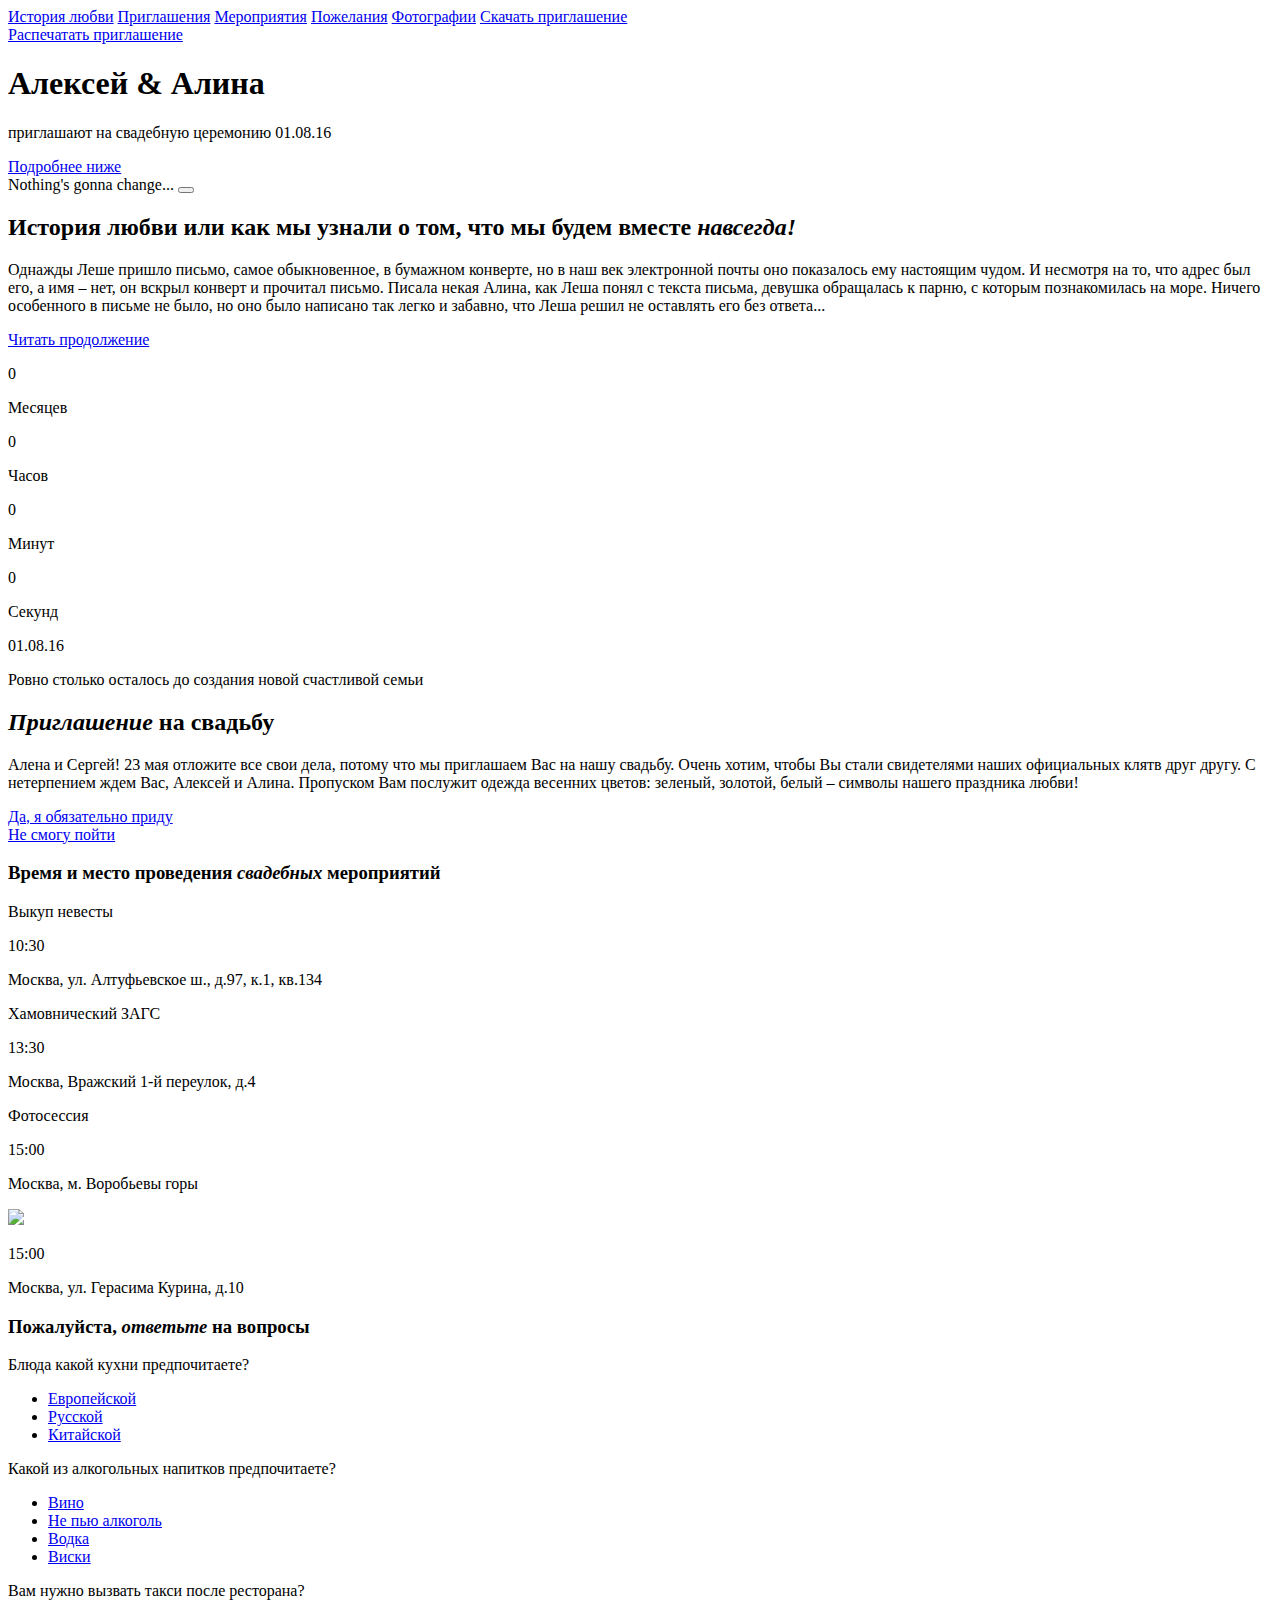
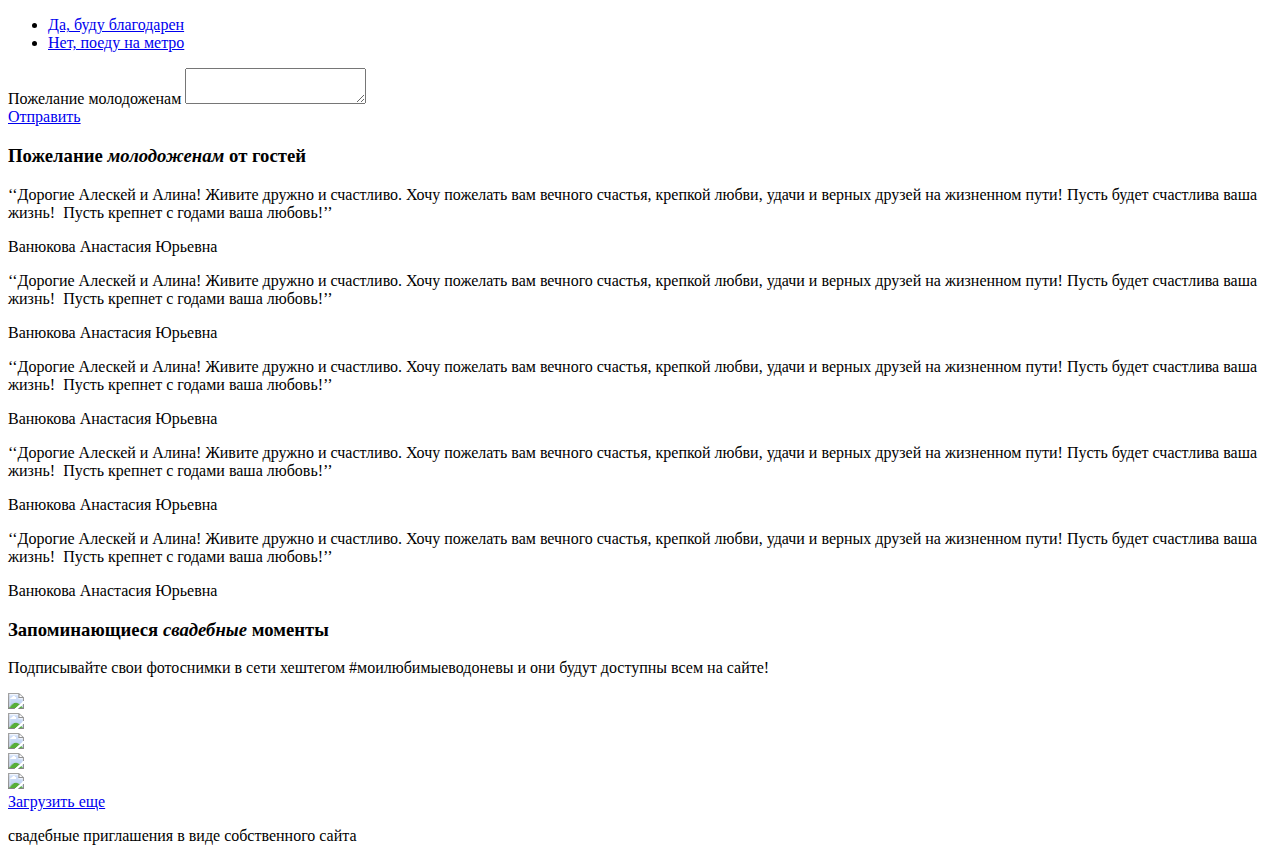
==== index.html @ 8910cce7 "адаптивная верстка" ====
<!DOCTYPE html>
<html lang="ru">
  <head>
    <meta charset="UTF-8">
    <meta name="viewport" content="width=device-width, initial-scale=1">
    <link rel="stylesheet" href="css/style.css">
    <link rel="stylesheet" href="https://use.fontawesome.com/releases/v5.0.10/css/all.css" integrity="sha384-+d0P83n9kaQMCwj8F4RJB66tzIwOKmrdb46+porD/OvrJ+37WqIM7UoBtwHO6Nlg" crossorigin="anonymous">
    <link rel="stylesheet" type="text/css" href="css/slick.css"/>
    <title>Алексей & Алина</title>
  </head> 
  <body>
  	<header class="back-home">
  		<div class="mobile__toggle"><a href="#" id="menu_toggle"><i class="fa fa-bars"></i></a></div>
  		<div class="top">

  			<div class="head">
  			  	
  			  
	  			<nav>
  			  		<a href="#" class="mobile_close_menu visible-small"><i class="fa fa-times" aria-hidden="true"></i></a>
 	   				<a href="#">История любви</a>
	  				<a href="#">Приглашения</a>
	  				<a href="#">Мероприятия</a>
	  				<a href="#">Пожелания</a>
	  				<a href="#">Фотографии</a> 	 			  		
  			  		<a class="button-print visible-small" href="#">Скачать приглашение</a>
			  		
	 
	  			</nav>	  			  	
  			</div>

  			<div class="invite hidden-small">
  			  	<a class="button-print" href="#">Распечатать приглашение</a>
  			  	
  			</div>
  			</div>
  			<div class="main">	
	  		    <h1 class="names">Алексей & Алина</h1>
	  			<p>приглашают на свадебную церемонию 01.08.16</p> 	
	  		</div>	
	
  		</div>
  		<div class="cont hidden-small">
  			<div class="link">
				    <a href="#" class="icon-arrow">Подробнее ниже</a>
  			</div>
  			<div class="song">
  				<div class="mediaplayer">
  					<audio src="http://ol5.mp3party.net/online/8432/8432405.mp3"></audio>
  					<span>Nothing's gonna change...</span>			
  					<button class="playstate">

						<i class="fa fa-play"></i>
						<i class="fa fa-pause"></i>
					</button>
				</div>
  			
  			</div>
	  	</div>	
  	</header>
  	<section>
	  		<div class="">
	  			<div class="story">
		            <h2>
		            История любви или как мы узнали о том, что мы будем вместе <em>навсегда!</em>
		            </h2>
		            <div class="gradient"><p>
		            Однажды Леше пришло письмо, самое обыкновенное, в бумажном конверте, но в наш век электронной почты оно показалось ему настоящим чудом. И несмотря на то, что адрес был его, а имя – нет, он вскрыл конверт и прочитал письмо. Писала некая Алина, как Леша понял с текста письма, девушка обращалась к парню, с которым познакомилась на море. Ничего особенного в письме не было, но оно было написано так легко и забавно, что Леша решил не оставлять его без ответа...
		            </p></div>
		            <a class="button" href="#">Читать продолжение</a>
	            </div>
	        </div>  
  	</section>
  	<section>
  		<div class="back  ">

				<div class="countdown countdown-container container hidden-small" data-end="1525122000000">
				    <div class="clock row">
				        <div class="round clock-item clock-days countdown-time-value col-sm-6 col-md-3">
				            <div class="wrap">
				                <div class="inner">
				                    <div id="canvas-days" class="clock-canvas"></div>

				                    <div class="text">
				                        <p class="val names">0</p>
				                        <p class="type-days type-time">Месяцев</p>
				                    </div><!-- /.text -->

				                    <div class="border"></div>
				                </div><!-- /.inner -->
				            </div><!-- /.wrap -->
				        </div><!-- /.clock-item -->

				        <div class="round clock-item clock-hours countdown-time-value col-sm-6 col-md-3">
				            <div class="wrap">
				                <div class="inner">
				                    <div id="canvas-hours" class="clock-canvas"></div>

				                    <div class="text">
				                        <p class="val names">0</p>
				                        <p class="type-hours type-time">Часов</p>
				                    </div>

				                    <div class="border"></div>
				                    <!-- /.text -->
				                </div><!-- /.inner -->
				            </div><!-- /.wrap -->
				        </div><!-- /.clock-item -->

				        <div class="round clock-item clock-minutes countdown-time-value col-sm-6 col-md-3">
				            <div class="wrap">
				                <div class="inner">
				                    <div id="canvas-minutes" class="clock-canvas"></div>

				                    <div class="text">
				                        <p class="val names">0</p>
				                        <p class="type-minutes type-time">Минут</p>
				                    </div><!-- /.text -->

				                    <div class="border"></div>
				                </div><!-- /.inner -->
				            </div><!-- /.wrap -->
				        </div><!-- /.clock-item -->

				        <div class="round clock-item clock-seconds countdown-time-value col-sm-6 col-md-3">
				            <div class="wrap">
				                <div class="inner">
				                    <div id="canvas-seconds" class="clock-canvas"></div>

				                    <div class="text">
				                        <p class="val names">0</p>
				                        <p class="type-seconds type-time">Секунд</p>
				                    </div><!-- /.text -->

				                    <div class="border"></div>
				                </div><!-- /.inner -->
				            </div><!-- /.wrap -->
				        </div><!-- /.clock-item -->
				    </div><!-- /.clock -->
				</div>
				<div class="visible-small date">
					01.08.16
				</div>
	  			<div class="time">
	  				<p>Ровно столько осталось до создания новой счастливой семьи</p>
	  			</div>
	  		
  		</div>
  	</section>
  	<section>
  		<div class="">
  			<div class="come">
	            <h2>
	            <em>Приглашение</em> на свадьбу
	            </h2>
	            <p>
	           	Алена и Сергей! 23 мая отложите все свои дела, потому что мы приглашаем Вас на нашу свадьбу. Очень хотим, чтобы Вы стали свидетелями наших официальных клятв друг другу. С нетерпением ждем Вас, Алексей и Алина.
                Пропуском Вам послужит одежда весенних цветов: зеленый, золотой, белый – символы нашего праздника любви!
	            </p>
	            <div class="margin"><a class="button" href="#">Да, я обязательно приду</a></div>
	            <div><a href="#" class="button-no">Не смогу пойти</a></div>
            </div>
        </div>  
  	</section>
  	<section class="place">
  		<div class="container">
  			<h3>Время и место проведения <em>свадебных</em> мероприятий</h3>
  			<div>
	  			<div class="placeleft">
	  				<p>Выкуп невесты</p>	
	  			</div>	
	  			<div class="adress">
	  				<p>10:30</p>
	  				<p>Москва, ул. Алтуфьевское ш., д.97, к.1, кв.134</p>
	  			</div>
	  		</div>

	  		<div>
	  			<div class="placeright">
	  				<p>Хамовнический ЗАГС</p>
	  			</div>

	  			<div class="adress">
	  				<p>13:30</p>
	  				<p>Москва, Вражский 1-й переулок, д.4</p>
	  			</div>
	  		</div>

	  		<div>
	  			<div class="placeleft">
	  				<p>Фотосессия</p>
	  		    </div>
	  		    <div class="adressbottom">
	  				<p>15:00</p>
	  				<p>Москва, м. Воробьевы горы</p>
	  			</div>
	  		</div>

	  		<div>
	  		    <div class="placeright">
	  				<img src="images/bottle.svg"></img>
	  		    </div>

	  			<div class="adressbottom"> 
	  				<p>15:00</p>
	  				<p>Москва, ул. Герасима Курина, д.10</p>
	  			</div>
	  		</div>
  		</div>
  	</section>
  	<section class="questions">
  		<div class="container">
  			<h3>Пожалуйста, <em>ответьте</em> на вопросы</h3>
  			<div class="colon">
	  			<div class="col1">
	  				<div>
	  					<label>Блюда какой кухни предпочитаете?</label>
	  					
	  					<div class="wrapper-dropdown">
	  						<div class="select" tabindex="0"></div>

							<ul class="dropdown">
	  							<li><a href="#">Европейской</a></li>
	  							<li><a href="#">Русской</a></li>
	  							<li><a href="#">Китайской</a></li>
	  						</ul>	  						
	  					</div>
	  					
	  				</div>
	  			</div>

	  			<div class="col1">
	  				<div>
	  					<label>Какой из алкогольных напитков предпочитаете?</label>
	  					<div class="wrapper-dropdown">
	  						<div class="select" tabindex="1"></div>

							<ul class="dropdown">
	  							<li><a href="#">Вино</a></li>
	  							<li><a href="#">Не пью алкоголь</a></li>
	  							<li><a href="#">Водка</a></li>
	  							<li><a href="#">Виски</a></li>
	  						</ul>	  						
	  					</div>
	  				</div>
	  			</div>
	  			<div class="col1">	
	  				<div>
	  					<label>Вам нужно вызвать такси после ресторана?</label>
	  					<div class="wrapper-dropdown">
	  						<div class="select" tabindex="0"></div>

							<ul class="dropdown">
	  							<li><a href="#">Да, буду благодарен</a></li>
	  							<li><a href="#">Нет, поеду на метро</a></li>
	  						</ul>	  						
	  					</div>
	  				</div>
	  			</div>	  			
	  			<div class="col2">
	  				<div>
	  					<label>Пожелание молодоженам</label>
	  					<textarea name="comment" required placeholder=""></textarea>
	  				</div>
	  			</div>
	  		</div>	
  			<a class="button" href="#">Отправить</a>
  		</div>
  	</section>
  	<section class="wishes">
  		<h3>Пожелание <em>молодоженам</em> от гостей</h3>
  		<div class="slider">
  			
  			<div class="box">
  				<p>‘‘Дорогие Алескей и Алина! Живите дружно и счастливо. Хочу пожелать вам вечного счастья, крепкой любви, удачи и верных друзей на жизненном пути! Пусть будет счастлива ваша жизнь!  Пусть крепнет с годами ваша любовь!’’</p>
  				<p>Ванюкова Анастасия Юрьевна</p>
  			</div>
  			<div class="box">
  				<p>‘‘Дорогие Алескей и Алина! Живите дружно и счастливо. Хочу пожелать вам вечного счастья, крепкой любви, удачи и верных друзей на жизненном пути! Пусть будет счастлива ваша жизнь!  Пусть крепнет с годами ваша любовь!’’</p>
  				<p>Ванюкова Анастасия Юрьевна</p>
  			</div>
  			<div class="box">
  				<p>‘‘Дорогие Алескей и Алина! Живите дружно и счастливо. Хочу пожелать вам вечного счастья, крепкой любви, удачи и верных друзей на жизненном пути! Пусть будет счастлива ваша жизнь!  Пусть крепнет с годами ваша любовь!’’</p>
  				<p>Ванюкова Анастасия Юрьевна</p>
  			</div>  		
   			<div class="box">
  				<p>‘‘Дорогие Алескей и Алина! Живите дружно и счастливо. Хочу пожелать вам вечного счастья, крепкой любви, удачи и верных друзей на жизненном пути! Пусть будет счастлива ваша жизнь!  Пусть крепнет с годами ваша любовь!’’</p>
  				<p>Ванюкова Анастасия Юрьевна</p>
  			</div>  
  			<div class="box">
  				<p>‘‘Дорогие Алескей и Алина! Живите дружно и счастливо. Хочу пожелать вам вечного счастья, крепкой любви, удачи и верных друзей на жизненном пути! Пусть будет счастлива ваша жизнь!  Пусть крепнет с годами ваша любовь!’’</p>
  				<p>Ванюкова Анастасия Юрьевна</p>
  			</div>    			 				
  		</div>
  	</section>
  	<section class="gallery">
  		<div class="container">
  			<h3>Запоминающиеся <em>свадебные</em> моменты</h3>
  			<p>Подписывайте свои фотоснимки в сети хештегом <span>#моилюбимыеводоневы</span> и они будут доступны всем на сайте!</p>
  			<div class="boxphoto">
  				<div class="photo-left hidden-small">
  					<a href="#">
  					    <img src="images/photo1.jpg"> 
  					    <div class="caption">
			  				<div></div>
  			            </div>
  					</a>    
  				</div>
  				<div class="photo-right">
  					<div class="photo-padding">
	  					<div class="photo-img">
	  						<a href="#">
	  					        <img src="images/photo2.jpg">
	  					        <div class="caption">
				  				     <div></div>
	  			                </div>
	  					    </a>
	  					</div>
	  					<div class="photo-img">
	  						<a href="#">
	  					        <img src="images/photo3.jpg">
	  					        <div class="caption">
				  				     <div></div>
	  			                </div>
	  					    </a>    
	  					</div>
	  					<div class="photo-img hidden-small">
	  						<a href="#">
	  					        <img src="images/photo4.jpg">
	  					        <div class="caption">
				  				     <div></div>
	  			                </div>
	                        </a>
	  					</div>
	  					<div class="photo-img hidden-small">
	  						<a href="#">
	  					         <img src="images/photo5.jpg">
	  					         <div class="caption">
				  				     <div></div>
	  			                </div>
	  					    </a>
	  					</div>
	  				</div>	
  				</div>
  			</div>
  			<a class="button-transparency" href="#">Загрузить еще</a>
  		</div>
  	</section>
  	<footer>
  		<div class="container">
  			<div class="footer">
	  			<div class="logo"></div> 
	  			<p>свадебные приглашения в виде собственного сайта</p>
  			</div>
  		</div>
  	</footer>
<script type="text/javascript" src="http://code.jquery.com/jquery-1.11.0.min.js"></script>
<script type="text/javascript" src="js/kinetic.js"></script>
<script type="text/javascript" src="js/jquery.final-countdown.js"></script>
<script type="text/javascript" src="js/slick.min.js"></script>
<script type="text/javascript" src="js/script.js"></script>

  </body>	
</html>
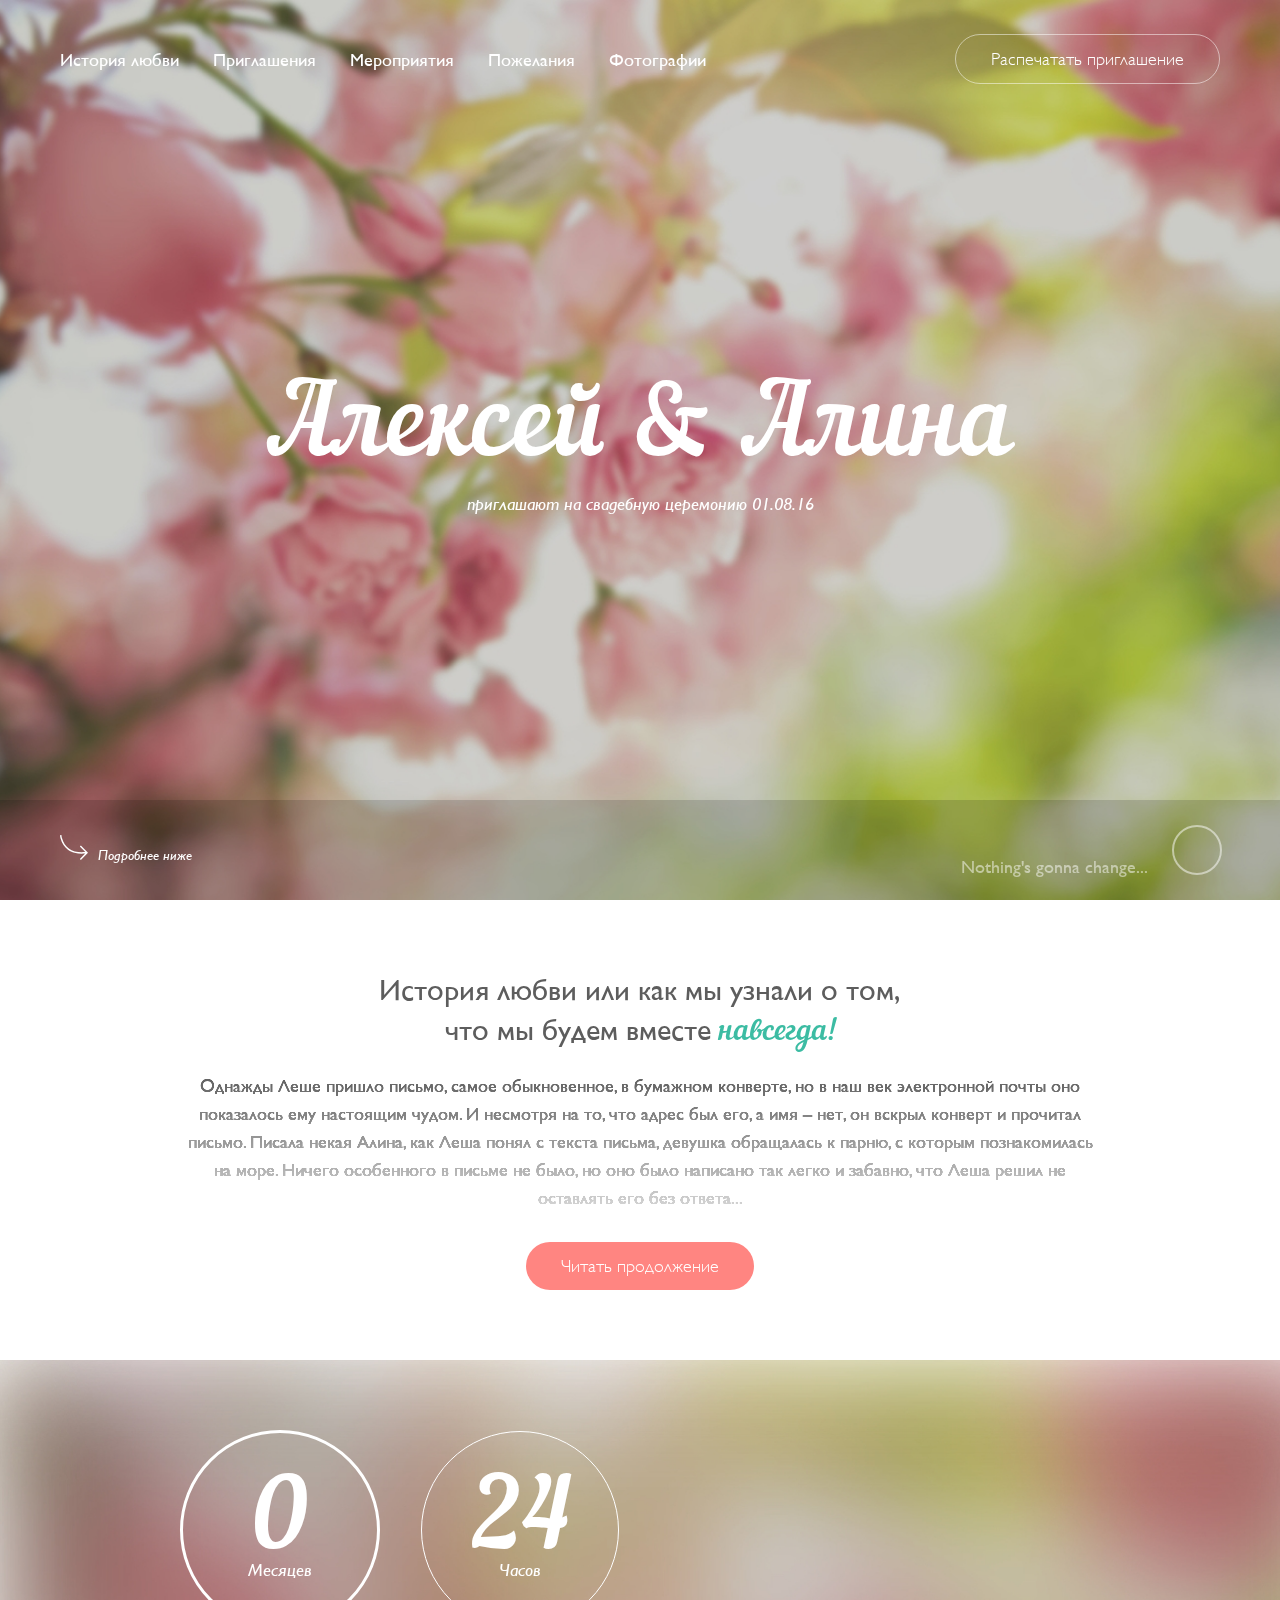
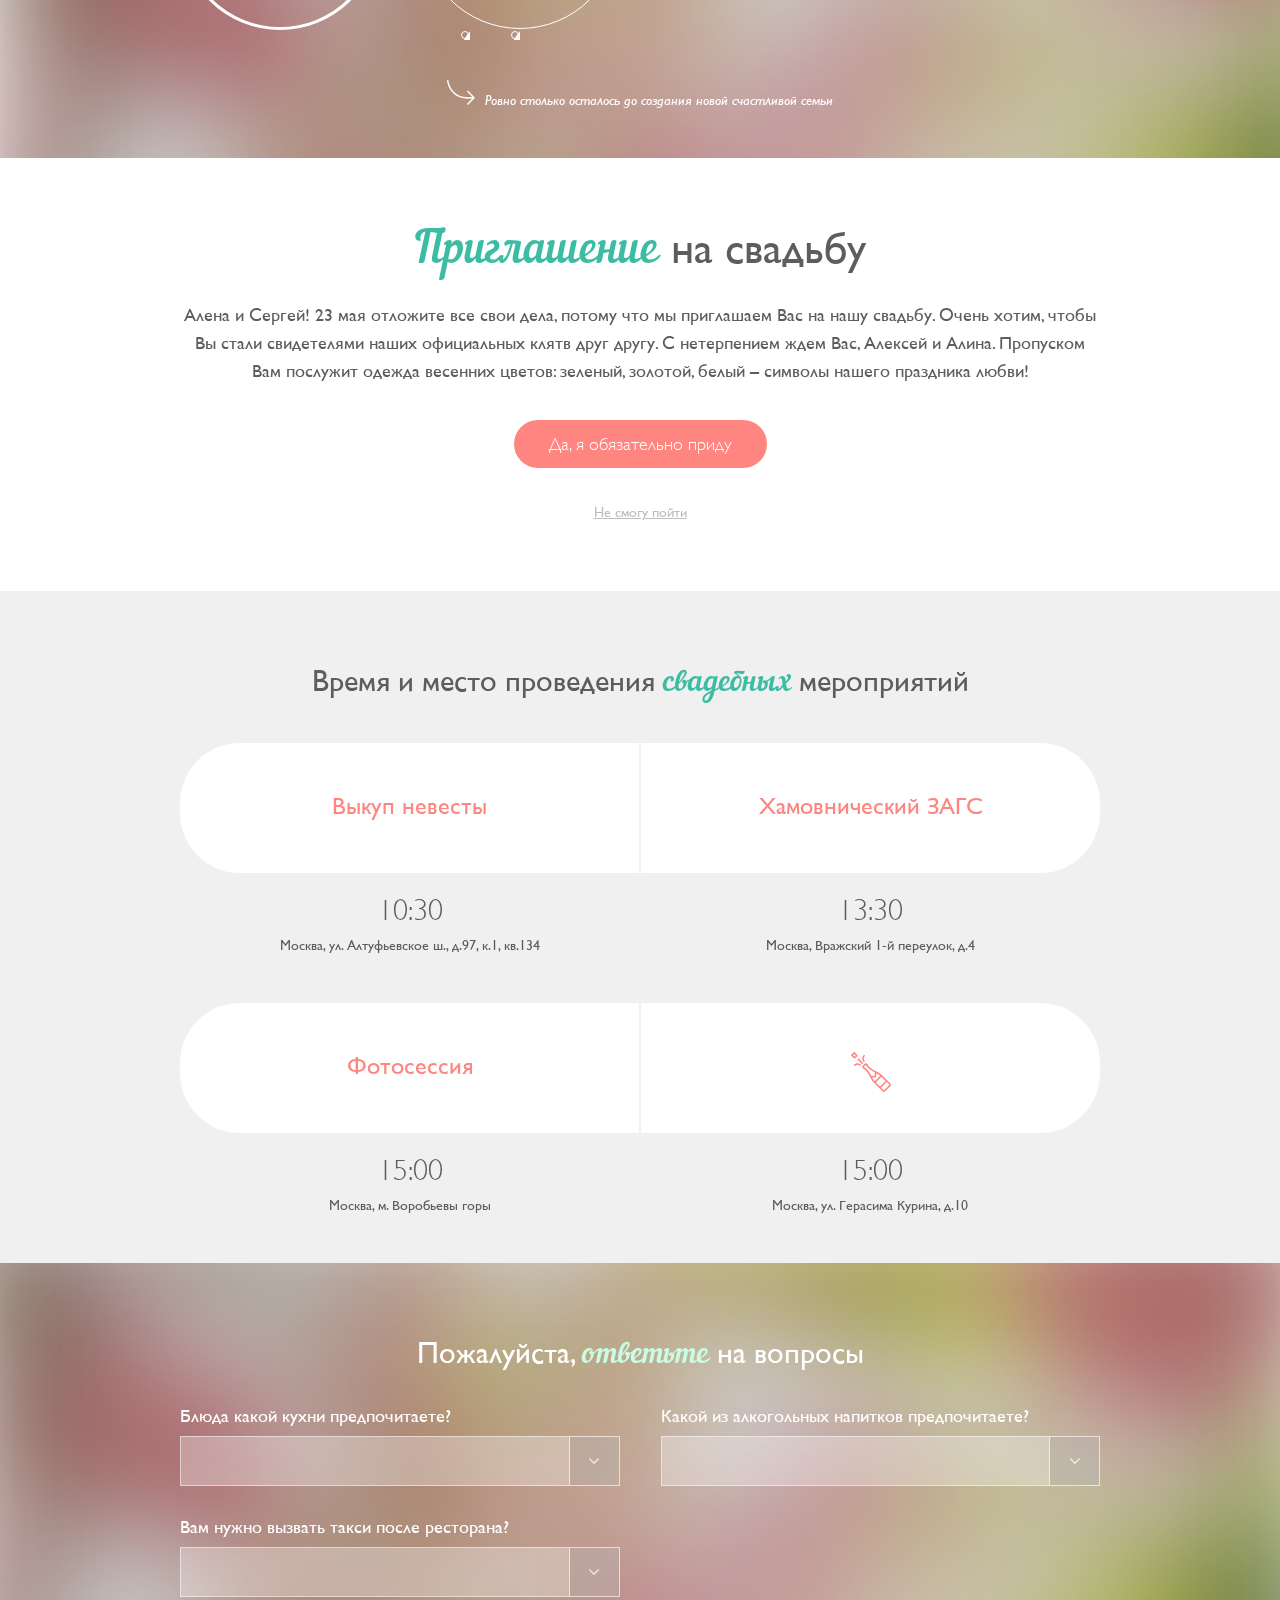
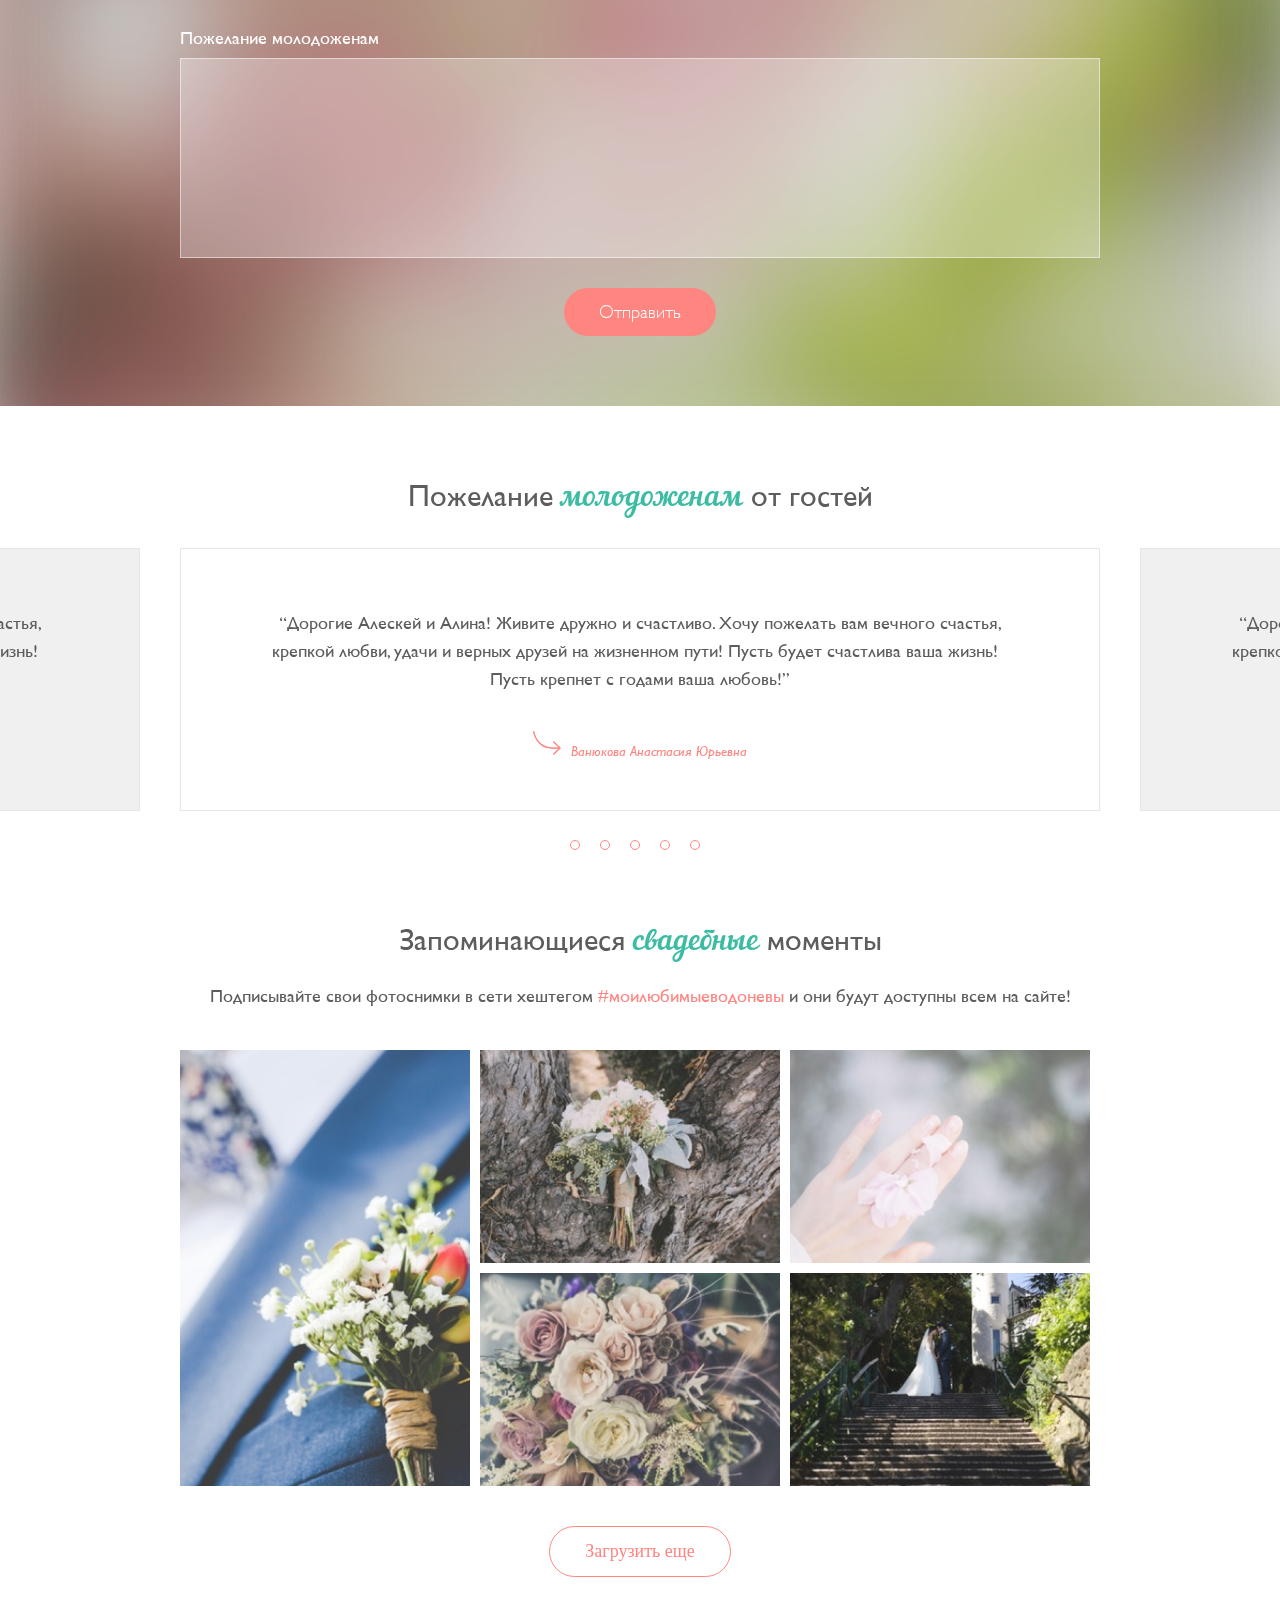
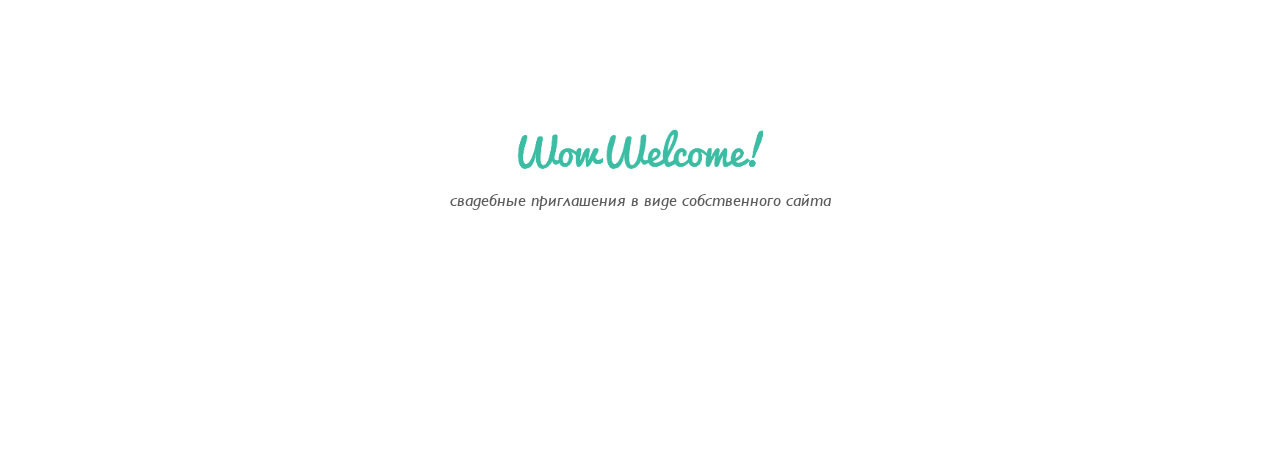
==== commit b77fe58b: "optimized" ====
--- a/index.html
+++ b/index.html
@@ -1,369 +1,350 @@
-<!DOCTYPE html>
-<html lang="ru">
-  <head>
-    <meta charset="UTF-8">
-    <meta name="viewport" content="width=device-width, initial-scale=1">
-    <link rel="stylesheet" href="css/style.css">
-    <link rel="stylesheet" href="https://use.fontawesome.com/releases/v5.0.10/css/all.css" integrity="sha384-+d0P83n9kaQMCwj8F4RJB66tzIwOKmrdb46+porD/OvrJ+37WqIM7UoBtwHO6Nlg" crossorigin="anonymous">
-    <link rel="stylesheet" type="text/css" href="css/slick.css"/>
-    <title>Алексей & Алина</title>
-  </head> 
-  <body>
-  	<header class="back-home">
-  		<div class="mobile__toggle"><a href="#" id="menu_toggle"><i class="fa fa-bars"></i></a></div>
-  		<div class="top">
-
-  			<div class="head">
-  			  	
-  			  
-	  			<nav>
-  			  		<a href="#" class="mobile_close_menu visible-small"><i class="fa fa-times" aria-hidden="true"></i></a>
- 	   				<a href="#">История любви</a>
-	  				<a href="#">Приглашения</a>
-	  				<a href="#">Мероприятия</a>
-	  				<a href="#">Пожелания</a>
-	  				<a href="#">Фотографии</a> 	 			  		
-  			  		<a class="button-print visible-small" href="#">Скачать приглашение</a>
-			  		
-	 
-	  			</nav>	  			  	
-  			</div>
-
-  			<div class="invite hidden-small">
-  			  	<a class="button-print" href="#">Распечатать приглашение</a>
-  			  	
-  			</div>
-  			</div>
-  			<div class="main">	
-	  		    <h1 class="names">Алексей & Алина</h1>
-	  			<p>приглашают на свадебную церемонию 01.08.16</p> 	
-	  		</div>	
-	
-  		</div>
-  		<div class="cont hidden-small">
-  			<div class="link">
-				    <a href="#" class="icon-arrow">Подробнее ниже</a>
-  			</div>
-  			<div class="song">
-  				<div class="mediaplayer">
-  					<audio src="http://ol5.mp3party.net/online/8432/8432405.mp3"></audio>
-  					<span>Nothing's gonna change...</span>			
-  					<button class="playstate">
-
-						<i class="fa fa-play"></i>
-						<i class="fa fa-pause"></i>
-					</button>
-				</div>
-  			
-  			</div>
-	  	</div>	
-  	</header>
-  	<section>
-	  		<div class="">
-	  			<div class="story">
-		            <h2>
-		            История любви или как мы узнали о том, что мы будем вместе <em>навсегда!</em>
-		            </h2>
-		            <div class="gradient"><p>
-		            Однажды Леше пришло письмо, самое обыкновенное, в бумажном конверте, но в наш век электронной почты оно показалось ему настоящим чудом. И несмотря на то, что адрес был его, а имя – нет, он вскрыл конверт и прочитал письмо. Писала некая Алина, как Леша понял с текста письма, девушка обращалась к парню, с которым познакомилась на море. Ничего особенного в письме не было, но оно было написано так легко и забавно, что Леша решил не оставлять его без ответа...
-		            </p></div>
-		            <a class="button" href="#">Читать продолжение</a>
-	            </div>
-	        </div>  
-  	</section>
-  	<section>
-  		<div class="back  ">
-
-				<div class="countdown countdown-container container hidden-small" data-end="1525122000000">
-				    <div class="clock row">
-				        <div class="round clock-item clock-days countdown-time-value col-sm-6 col-md-3">
-				            <div class="wrap">
-				                <div class="inner">
-				                    <div id="canvas-days" class="clock-canvas"></div>
-
-				                    <div class="text">
-				                        <p class="val names">0</p>
-				                        <p class="type-days type-time">Месяцев</p>
-				                    </div><!-- /.text -->
-
-				                    <div class="border"></div>
-				                </div><!-- /.inner -->
-				            </div><!-- /.wrap -->
-				        </div><!-- /.clock-item -->
-
-				        <div class="round clock-item clock-hours countdown-time-value col-sm-6 col-md-3">
-				            <div class="wrap">
-				                <div class="inner">
-				                    <div id="canvas-hours" class="clock-canvas"></div>
-
-				                    <div class="text">
-				                        <p class="val names">0</p>
-				                        <p class="type-hours type-time">Часов</p>
-				                    </div>
-
-				                    <div class="border"></div>
-				                    <!-- /.text -->
-				                </div><!-- /.inner -->
-				            </div><!-- /.wrap -->
-				        </div><!-- /.clock-item -->
-
-				        <div class="round clock-item clock-minutes countdown-time-value col-sm-6 col-md-3">
-				            <div class="wrap">
-				                <div class="inner">
-				                    <div id="canvas-minutes" class="clock-canvas"></div>
-
-				                    <div class="text">
-				                        <p class="val names">0</p>
-				                        <p class="type-minutes type-time">Минут</p>
-				                    </div><!-- /.text -->
-
-				                    <div class="border"></div>
-				                </div><!-- /.inner -->
-				            </div><!-- /.wrap -->
-				        </div><!-- /.clock-item -->
-
-				        <div class="round clock-item clock-seconds countdown-time-value col-sm-6 col-md-3">
-				            <div class="wrap">
-				                <div class="inner">
-				                    <div id="canvas-seconds" class="clock-canvas"></div>
-
-				                    <div class="text">
-				                        <p class="val names">0</p>
-				                        <p class="type-seconds type-time">Секунд</p>
-				                    </div><!-- /.text -->
-
-				                    <div class="border"></div>
-				                </div><!-- /.inner -->
-				            </div><!-- /.wrap -->
-				        </div><!-- /.clock-item -->
-				    </div><!-- /.clock -->
-				</div>
-				<div class="visible-small date">
-					01.08.16
-				</div>
-	  			<div class="time">
-	  				<p>Ровно столько осталось до создания новой счастливой семьи</p>
-	  			</div>
-	  		
-  		</div>
-  	</section>
-  	<section>
-  		<div class="">
-  			<div class="come">
-	            <h2>
-	            <em>Приглашение</em> на свадьбу
-	            </h2>
-	            <p>
-	           	Алена и Сергей! 23 мая отложите все свои дела, потому что мы приглашаем Вас на нашу свадьбу. Очень хотим, чтобы Вы стали свидетелями наших официальных клятв друг другу. С нетерпением ждем Вас, Алексей и Алина.
-                Пропуском Вам послужит одежда весенних цветов: зеленый, золотой, белый – символы нашего праздника любви!
-	            </p>
-	            <div class="margin"><a class="button" href="#">Да, я обязательно приду</a></div>
-	            <div><a href="#" class="button-no">Не смогу пойти</a></div>
-            </div>
-        </div>  
-  	</section>
-  	<section class="place">
-  		<div class="container">
-  			<h3>Время и место проведения <em>свадебных</em> мероприятий</h3>
-  			<div>
-	  			<div class="placeleft">
-	  				<p>Выкуп невесты</p>	
-	  			</div>	
-	  			<div class="adress">
-	  				<p>10:30</p>
-	  				<p>Москва, ул. Алтуфьевское ш., д.97, к.1, кв.134</p>
-	  			</div>
-	  		</div>
-
-	  		<div>
-	  			<div class="placeright">
-	  				<p>Хамовнический ЗАГС</p>
-	  			</div>
-
-	  			<div class="adress">
-	  				<p>13:30</p>
-	  				<p>Москва, Вражский 1-й переулок, д.4</p>
-	  			</div>
-	  		</div>
-
-	  		<div>
-	  			<div class="placeleft">
-	  				<p>Фотосессия</p>
-	  		    </div>
-	  		    <div class="adressbottom">
-	  				<p>15:00</p>
-	  				<p>Москва, м. Воробьевы горы</p>
-	  			</div>
-	  		</div>
-
-	  		<div>
-	  		    <div class="placeright">
-	  				<img src="images/bottle.svg"></img>
-	  		    </div>
-
-	  			<div class="adressbottom"> 
-	  				<p>15:00</p>
-	  				<p>Москва, ул. Герасима Курина, д.10</p>
-	  			</div>
-	  		</div>
-  		</div>
-  	</section>
-  	<section class="questions">
-  		<div class="container">
-  			<h3>Пожалуйста, <em>ответьте</em> на вопросы</h3>
-  			<div class="colon">
-	  			<div class="col1">
-	  				<div>
-	  					<label>Блюда какой кухни предпочитаете?</label>
-	  					
-	  					<div class="wrapper-dropdown">
-	  						<div class="select" tabindex="0"></div>
-
-							<ul class="dropdown">
-	  							<li><a href="#">Европейской</a></li>
-	  							<li><a href="#">Русской</a></li>
-	  							<li><a href="#">Китайской</a></li>
-	  						</ul>	  						
-	  					</div>
-	  					
-	  				</div>
-	  			</div>
-
-	  			<div class="col1">
-	  				<div>
-	  					<label>Какой из алкогольных напитков предпочитаете?</label>
-	  					<div class="wrapper-dropdown">
-	  						<div class="select" tabindex="1"></div>
-
-							<ul class="dropdown">
-	  							<li><a href="#">Вино</a></li>
-	  							<li><a href="#">Не пью алкоголь</a></li>
-	  							<li><a href="#">Водка</a></li>
-	  							<li><a href="#">Виски</a></li>
-	  						</ul>	  						
-	  					</div>
-	  				</div>
-	  			</div>
-	  			<div class="col1">	
-	  				<div>
-	  					<label>Вам нужно вызвать такси после ресторана?</label>
-	  					<div class="wrapper-dropdown">
-	  						<div class="select" tabindex="0"></div>
-
-							<ul class="dropdown">
-	  							<li><a href="#">Да, буду благодарен</a></li>
-	  							<li><a href="#">Нет, поеду на метро</a></li>
-	  						</ul>	  						
-	  					</div>
-	  				</div>
-	  			</div>	  			
-	  			<div class="col2">
-	  				<div>
-	  					<label>Пожелание молодоженам</label>
-	  					<textarea name="comment" required placeholder=""></textarea>
-	  				</div>
-	  			</div>
-	  		</div>	
-  			<a class="button" href="#">Отправить</a>
-  		</div>
-  	</section>
-  	<section class="wishes">
-  		<h3>Пожелание <em>молодоженам</em> от гостей</h3>
-  		<div class="slider">
-  			
-  			<div class="box">
-  				<p>‘‘Дорогие Алескей и Алина! Живите дружно и счастливо. Хочу пожелать вам вечного счастья, крепкой любви, удачи и верных друзей на жизненном пути! Пусть будет счастлива ваша жизнь!  -Пусть крепнет с годами ваша любовь!’’</p>
-  				<p>Ванюкова Анастасия Юрьевна</p>
-  			</div>
-  			<div class="box">
-  				<p>‘‘Дорогие Алескей и Алина! Живите дружно и счастливо. Хочу пожелать вам вечного счастья, крепкой любви, удачи и верных друзей на жизненном пути! Пусть будет счастлива ваша жизнь!  -Пусть крепнет с годами ваша любовь!’’</p>
-  				<p>Ванюкова Анастасия Юрьевна</p>
-  			</div>
-  			<div class="box">
-  				<p>‘‘Дорогие Алескей и Алина! Живите дружно и счастливо. Хочу пожелать вам вечного счастья, крепкой любви, удачи и верных друзей на жизненном пути! Пусть будет счастлива ваша жизнь!  -Пусть крепнет с годами ваша любовь!’’</p>
-  				<p>Ванюкова Анастасия Юрьевна</p>
-  			</div>  		
-   			<div class="box">
-  				<p>‘‘Дорогие Алескей и Алина! Живите дружно и счастливо. Хочу пожелать вам вечного счастья, крепкой любви, удачи и верных друзей на жизненном пути! Пусть будет счастлива ваша жизнь!  -Пусть крепнет с годами ваша любовь!’’</p>
-  				<p>Ванюкова Анастасия Юрьевна</p>
-  			</div>  
-  			<div class="box">
-  				<p>‘‘Дорогие Алескей и Алина! Живите дружно и счастливо. Хочу пожелать вам вечного счастья, крепкой любви, удачи и верных друзей на жизненном пути! Пусть будет счастлива ваша жизнь!  -Пусть крепнет с годами ваша любовь!’’</p>
-  				<p>Ванюкова Анастасия Юрьевна</p>
-  			</div>    			 				
-  		</div>
-  	</section>
-  	<section class="gallery">
-  		<div class="container">
-  			<h3>Запоминающиеся <em>свадебные</em> моменты</h3>
-  			<p>Подписывайте свои фотоснимки в сети хештегом <span>#моилюбимыеводоневы</span> и они будут доступны всем на сайте!</p>
-  			<div class="boxphoto">
-  				<div class="photo-left hidden-small">
-  					<a href="#">
-  					    <img src="images/photo1.jpg"> 
-  					    <div class="caption">
-			  				<div></div>
-  			            </div>
-  					</a>    
-  				</div>
-  				<div class="photo-right">
-  					<div class="photo-padding">
-	  					<div class="photo-img">
-	  						<a href="#">
-	  					        <img src="images/photo2.jpg">
-	  					        <div class="caption">
-				  				     <div></div>
-	  			                </div>
-	  					    </a>
-	  					</div>
-	  					<div class="photo-img">
-	  						<a href="#">
-	  					        <img src="images/photo3.jpg">
-	  					        <div class="caption">
-				  				     <div></div>
-	  			                </div>
-	  					    </a>    
-	  					</div>
-	  					<div class="photo-img hidden-small">
-	  						<a href="#">
-	  					        <img src="images/photo4.jpg">
-	  					        <div class="caption">
-				  				     <div></div>
-	  			                </div>
-	                        </a>
-	  					</div>
-	  					<div class="photo-img hidden-small">
-	  						<a href="#">
-	  					         <img src="images/photo5.jpg">
-	  					         <div class="caption">
-				  				     <div></div>
-	  			                </div>
-	  					    </a>
-	  					</div>
-	  				</div>	
-  				</div>
-  			</div>
-  			<a class="button-transparency" href="#">Загрузить еще</a>
-  		</div>
-  	</section>
-  	<footer>
-  		<div class="container">
-  			<div class="footer">
-	  			<div class="logo"></div> 
-	  			<p>свадебные приглашения в виде собственного сайта</p>
-  			</div>
-  		</div>
-  	</footer>
-<script type="text/javascript" src="http://code.jquery.com/jquery-1.11.0.min.js"></script>
-<script type="text/javascript" src="js/kinetic.js"></script>
-<script type="text/javascript" src="js/jquery.final-countdown.js"></script>
-<script type="text/javascript" src="js/slick.min.js"></script>
-<script type="text/javascript" src="js/script.js"></script>
-
-  </body>	
+<!DOCTYPE html>
+<html lang="ru">
+<head>
+<meta charset="UTF-8">
+<meta name="viewport" content="width=device-width, initial-scale=1">
+<link rel="stylesheet" href="css/style.css">
+<link rel="stylesheet" href="https://use.fontawesome.com/releases/v5.0.10/css/all.css" integrity="sha384-+d0P83n9kaQMCwj8F4RJB66tzIwOKmrdb46+porD/OvrJ+37WqIM7UoBtwHO6Nlg" crossorigin="anonymous">
+<link rel="stylesheet" type="text/css" href="css/slick.css"/>
+<title>Алексей & Алина</title>
+</head> 
+<body>
+  	<header class="back-home">
+  		<div class="mobile__toggle"><a href="#" id="menu_toggle"><i class="fa fa-bars"></i></a></div>
+  		<div class="top">
+  			<div class="head">
+	  			<nav>
+  			  		<a href="#" class="mobile_close_menu visible-small"><i class="fa fa-times" aria-hidden="true"></i></a>
+ 	   				<a href="#">История любви</a>
+	  				<a href="#">Приглашения</a>
+	  				<a href="#">Мероприятия</a>
+	  				<a href="#">Пожелания</a>
+	  				<a href="#">Фотографии</a> 	 			  		
+  			  		<a class="button-print visible-small" href="#">Скачать приглашение</a>
+	  			</nav>	  			  	
+  			</div>
+  			<div class="invite hidden-small">
+  			  	<a class="button-print" href="#">Распечатать приглашение</a>		  	
+  			</div>
+  			</div>
+  			<div class="main">	
+	  		    <h1 class="names">Алексей & Алина</h1>
+	  			<p>приглашают на свадебную церемонию 01.08.16</p> 	
+	  		</div>	
+  		</div>
+  		<div class="cont hidden-small">
+  			<div class="link">
+				    <a href="#" class="icon-arrow">Подробнее ниже</a>
+  			</div>
+  			<div class="song">
+  				<div class="mediaplayer">
+  					<audio src="http://ol5.mp3party.net/online/8432/8432405.mp3"></audio>
+  					<span>Nothing's gonna change...</span>			
+  					<button class="playstate">
+						<i class="fa fa-play"></i>
+						<i class="fa fa-pause"></i>
+					</button>
+				</div>
+  			
+  			</div>
+	  	</div>	
+  	</header>
+  	<section>
+	  		<div class="">
+	  			<div class="story">
+		            <h2>
+		            История любви или как мы узнали о том, что мы будем вместе <em>навсегда!</em>
+		            </h2>
+		            <div class="gradient"><p>
+		            Однажды Леше пришло письмо, самое обыкновенное, в бумажном конверте, но в наш век электронной почты оно показалось ему настоящим чудом. И несмотря на то, что адрес был его, а имя – нет, он вскрыл конверт и прочитал письмо. Писала некая Алина, как Леша понял с текста письма, девушка обращалась к парню, с которым познакомилась на море. Ничего особенного в письме не было, но оно было написано так легко и забавно, что Леша решил не оставлять его без ответа...
+		            </p></div>
+		            <a class="button" href="#">Читать продолжение</a>
+	            </div>
+	        </div>  
+  	</section>
+  	<section>
+  		<div class="back  ">
+			<div class="countdown countdown-container container hidden-small" data-end="1525122000000">
+				<div class="clock row">
+					<div class="round clock-item clock-days countdown-time-value col-sm-6 col-md-3">
+						<div class="wrap">
+							<div class="inner">
+								<div id="canvas-days" class="clock-canvas"></div>
+
+								<div class="text">
+									<p class="val names">0</p>
+									<p class="type-days type-time">Месяцев</p>
+								</div>
+
+								<div class="border"></div>
+							</div>
+						</div>
+					</div>
+					<div class="round clock-item clock-hours countdown-time-value col-sm-6 col-md-3">
+						<div class="wrap">
+							<div class="inner">
+								<div id="canvas-hours" class="clock-canvas"></div>
+								<div class="text">
+									<p class="val names">0</p>
+									<p class="type-hours type-time">Часов</p>
+								</div>
+								<div class="border"></div>
+							</div>
+						</div>
+						<div class="round clock-item clock-minutes countdown-time-value col-sm-6 col-md-3">
+							<div class="wrap">
+								<div class="inner">
+									<div id="canvas-minutes" class="clock-canvas"></div>
+
+									<div class="text">
+										<p class="val names">0</p>
+										<p class="type-minutes type-time">Минут</p>
+									</div>
+
+									<div class="border"></div>
+								</div>
+							</div>
+						</div>
+						<div class="round clock-item clock-seconds countdown-time-value col-sm-6 col-md-3">
+							<div class="wrap">
+								<div class="inner">
+									<div id="canvas-seconds" class="clock-canvas"></div>
+
+									<div class="text">
+										<p class="val names">0</p>
+										<p class="type-seconds type-time">Секунд</p>
+									</div>
+
+									<div class="border"></div>
+								</div>
+							</div>
+						</div>
+					</div>
+				</div>
+				<div class="visible-small date">
+					01.08.16
+				</div>
+	  			<div class="time">
+	  				<p>Ровно столько осталось до создания новой счастливой семьи</p>
+	  			</div>
+			</div>
+		</div>
+  	</section>
+  	<section>
+  		<div class="">
+  			<div class="come">
+	            <h2><em>Приглашение</em> на свадьбу</h2>
+	            <p>
+	           	Алена и Сергей! 23 мая отложите все свои дела, потому что мы приглашаем Вас на нашу свадьбу. Очень хотим, чтобы Вы стали свидетелями наших официальных клятв друг другу. С нетерпением ждем Вас, Алексей и Алина.
+                Пропуском Вам послужит одежда весенних цветов: зеленый, золотой, белый – символы нашего праздника любви!
+	            </p>
+	            <div class="margin"><a class="button" href="#">Да, я обязательно приду</a></div>
+	            <div><a href="#" class="button-no">Не смогу пойти</a></div>
+            </div>
+        </div>  
+  	</section>
+  	<section class="place">
+  		<div class="container">
+  			<h3>Время и место проведения <em>свадебных</em> мероприятий</h3>
+  			<div>
+	  			<div class="placeleft">
+	  				<p>Выкуп невесты</p>	
+	  			</div>	
+	  			<div class="adress">
+	  				<p>10:30</p>
+	  				<p>Москва, ул. Алтуфьевское ш., д.97, к.1, кв.134</p>
+	  			</div>
+	  		</div>
+
+	  		<div>
+	  			<div class="placeright">
+	  				<p>Хамовнический ЗАГС</p>
+	  			</div>
+
+	  			<div class="adress">
+	  				<p>13:30</p>
+	  				<p>Москва, Вражский 1-й переулок, д.4</p>
+	  			</div>
+	  		</div>
+
+	  		<div>
+	  			<div class="placeleft">
+	  				<p>Фотосессия</p>
+	  		    </div>
+	  		    <div class="adressbottom">
+	  				<p>15:00</p>
+	  				<p>Москва, м. Воробьевы горы</p>
+	  			</div>
+	  		</div>
+
+	  		<div>
+	  		    <div class="placeright">
+	  				<img src="images/bottle.svg"></img>
+	  		    </div>
+
+	  			<div class="adressbottom"> 
+	  				<p>15:00</p>
+	  				<p>Москва, ул. Герасима Курина, д.10</p>
+	  			</div>
+	  		</div>
+  		</div>
+  	</section>
+  	<section class="questions">
+  		<div class="container">
+  			<h3>Пожалуйста, <em>ответьте</em> на вопросы</h3>
+  			<div class="colon">
+	  			<div class="col1">
+	  				<div>
+	  					<label>Блюда какой кухни предпочитаете?</label>
+	  					
+	  					<div class="wrapper-dropdown">
+	  						<div class="select" tabindex="0"></div>
+
+							<ul class="dropdown">
+	  							<li><a href="#">Европейской</a></li>
+	  							<li><a href="#">Русской</a></li>
+	  							<li><a href="#">Китайской</a></li>
+	  						</ul>	  						
+	  					</div>
+	  					
+	  				</div>
+	  			</div>
+
+	  			<div class="col1">
+	  				<div>
+	  					<label>Какой из алкогольных напитков предпочитаете?</label>
+	  					<div class="wrapper-dropdown">
+	  						<div class="select" tabindex="1"></div>
+
+							<ul class="dropdown">
+	  							<li><a href="#">Вино</a></li>
+	  							<li><a href="#">Не пью алкоголь</a></li>
+	  							<li><a href="#">Водка</a></li>
+	  							<li><a href="#">Виски</a></li>
+	  						</ul>	  						
+	  					</div>
+	  				</div>
+	  			</div>
+	  			<div class="col1">	
+	  				<div>
+	  					<label>Вам нужно вызвать такси после ресторана?</label>
+	  					<div class="wrapper-dropdown">
+	  						<div class="select" tabindex="0"></div>
+
+							<ul class="dropdown">
+	  							<li><a href="#">Да, буду благодарен</a></li>
+	  							<li><a href="#">Нет, поеду на метро</a></li>
+	  						</ul>	  						
+	  					</div>
+	  				</div>
+	  			</div>	  			
+	  			<div class="col2">
+	  				<div>
+	  					<label>Пожелание молодоженам</label>
+	  					<textarea name="comment" required placeholder=""></textarea>
+	  				</div>
+	  			</div>
+	  		</div>	
+  			<a class="button" href="#">Отправить</a>
+  		</div>
+  	</section>
+  	<section class="wishes">
+  		<h3>Пожелание <em>молодоженам</em> от гостей</h3>
+  		<div class="slider">
+  			
+  			<div class="box">
+  				<p>‘‘Дорогие Алескей и Алина! Живите дружно и счастливо. Хочу пожелать вам вечного счастья, крепкой любви, удачи и верных друзей на жизненном пути! Пусть будет счастлива ваша жизнь!  +Пусть крепнет с годами ваша любовь!’’</p>
+  				<p>Ванюкова Анастасия Юрьевна</p>
+  			</div>
+  			<div class="box">
+  				<p>‘‘Дорогие Алескей и Алина! Живите дружно и счастливо. Хочу пожелать вам вечного счастья, крепкой любви, удачи и верных друзей на жизненном пути! Пусть будет счастлива ваша жизнь!  +Пусть крепнет с годами ваша любовь!’’</p>
+  				<p>Ванюкова Анастасия Юрьевна</p>
+  			</div>
+  			<div class="box">
+  				<p>‘‘Дорогие Алескей и Алина! Живите дружно и счастливо. Хочу пожелать вам вечного счастья, крепкой любви, удачи и верных друзей на жизненном пути! Пусть будет счастлива ваша жизнь!  +Пусть крепнет с годами ваша любовь!’’</p>
+  				<p>Ванюкова Анастасия Юрьевна</p>
+  			</div>  		
+   			<div class="box">
+  				<p>‘‘Дорогие Алескей и Алина! Живите дружно и счастливо. Хочу пожелать вам вечного счастья, крепкой любви, удачи и верных друзей на жизненном пути! Пусть будет счастлива ваша жизнь!  +Пусть крепнет с годами ваша любовь!’’</p>
+  				<p>Ванюкова Анастасия Юрьевна</p>
+  			</div>  
+  			<div class="box">
+  				<p>‘‘Дорогие Алескей и Алина! Живите дружно и счастливо. Хочу пожелать вам вечного счастья, крепкой любви, удачи и верных друзей на жизненном пути! Пусть будет счастлива ваша жизнь!  +Пусть крепнет с годами ваша любовь!’’</p>
+  				<p>Ванюкова Анастасия Юрьевна</p>
+  			</div>    			 				
+  		</div>
+  	</section>
+  	<section class="gallery">
+  		<div class="container">
+  			<h3>Запоминающиеся <em>свадебные</em> моменты</h3>
+  			<p>Подписывайте свои фотоснимки в сети хештегом <span>#моилюбимыеводоневы</span> и они будут доступны всем на сайте!</p>
+  			<div class="boxphoto">
+  				<div class="photo-left hidden-small">
+  					<a href="#">
+  					    <img src="images/photo1.jpg"> 
+  					    <div class="caption">
+			  				<div></div>
+  			            </div>
+  					</a>    
+  				</div>
+  				<div class="photo-right">
+  					<div class="photo-padding">
+	  					<div class="photo-img">
+	  						<a href="#">
+	  					        <img src="images/photo2.jpg">
+	  					        <div class="caption">
+				  				     <div></div>
+	  			                </div>
+	  					    </a>
+	  					</div>
+	  					<div class="photo-img">
+	  						<a href="#">
+	  					        <img src="images/photo3.jpg">
+	  					        <div class="caption">
+				  				     <div></div>
+	  			                </div>
+	  					    </a>    
+	  					</div>
+	  					<div class="photo-img hidden-small">
+	  						<a href="#">
+	  					        <img src="images/photo4.jpg">
+	  					        <div class="caption">
+				  				     <div></div>
+	  			                </div>
+	                        </a>
+	  					</div>
+	  					<div class="photo-img hidden-small">
+	  						<a href="#">
+	  					         <img src="images/photo5.jpg">
+	  					         <div class="caption">
+				  				     <div></div>
+	  			                </div>
+	  					    </a>
+	  					</div>
+	  				</div>	
+  				</div>
+  			</div>
+  			<a class="button-transparency" href="#">Загрузить еще</a>
+  		</div>
+  	</section>
+  	<footer>
+  		<div class="container">
+  			<div class="footer">
+	  			<div class="logo"></div> 
+	  			<p>свадебные приглашения в виде собственного сайта</p>
+  			</div>
+  		</div>
+  	</footer>
+<script type="text/javascript" src="http://code.jquery.com/jquery-1.11.0.min.js"></script>
+<script type="text/javascript" src="js/kinetic.js"></script>
+<script type="text/javascript" src="js/jquery.final-countdown.js"></script>
+<script type="text/javascript" src="js/slick.min.js"></script>
+<script type="text/javascript" src="js/script.js"></script>
+
+</body>	
 </html>  --- a/css/style.css
+++ b/css/style.css
@@ -0,0 +1,1302 @@
+@font-face {
+    font-family: 'NautilusPompilius';
+    src: url('../fonts/NautilusPompilius.eot');
+	src: url('../fonts/NautilusPompilius.eot?#iefix') format('embedded-opentype'),
+		url('../fonts/NautilusPompilius.woff2') format('woff2'),
+		url('../fonts/NautilusPompilius.woff') format('woff'),
+		url('../fonts/NautilusPompilius.svg#NautilusPompilius') format('svg');
+    font-weight: 300;
+    font-style: normal;
+    font-stretch: normal;
+    unicode-range: U+0020-FB06;
+}
+@font-face {
+    font-family:'fontawesome';
+    src: url('https://cdnjs.cloudflare.com/ajax/libs/font-awesome/4.7.0/fonts/fontawesome-webfont.eot');
+	src: url('https://cdnjs.cloudflare.com/ajax/libs/font-awesome/4.7.0/fonts/fontawesome-webfont.woff2') format('woff2'),
+		url('https://cdnjs.cloudflare.com/ajax/libs/font-awesome/4.7.0/fonts/fontawesome-webfont.woff') format('woff'),
+		url('https://cdnjs.cloudflare.com/ajax/libs/font-awesome/4.7.0/fonts/fontawesome-webfont.svg') format('svg');
+    font-weight: 300;
+    font-style: normal;
+    font-stretch: normal;
+    unicode-range: U+0020-FB06;
+}
+
+
+@font-face {
+  font-family: 'GillSans';
+  src: url('../fonts/GillSans.eot');
+  src: url('../fonts/GillSans.woff2') format('woff2'),
+       url('../fonts/GillSans.woff') format('woff'),
+       url('../fonts/GillSans.ttf') format('truetype'),
+       url('../fonts/GillSans.svg#GillSans') format('svg'),
+       url('../fonts/GillSans.eot?#iefix') format('embedded-opentype');
+  font-weight: normal;
+  font-style: normal;
+}
+@font-face {
+  font-family: 'GillSans-Light';
+  src: url('../fonts/GillSans-Light.eot');
+  src: url('../fonts/GillSans-Light.woff2') format('woff2'),
+       url('../fonts/GillSans-Light.woff') format('woff'),
+       url('../fonts/GillSans-Light.ttf') format('truetype'),
+       url('../fonts/GillSans-Light.svg#GillSans-Light') format('svg'),
+       url('../fonts/GillSans-Light.eot?#iefix') format('embedded-opentype');
+  font-weight: normal;
+  font-style: normal;
+}
+@font-face {
+  font-family: 'GillSans-Italic';
+  src: url('../fonts/GillSans-Italic.eot');
+  src: url('../fonts/GillSans-Italic.woff2') format('woff2'),
+       url('../fonts/GillSans-Italic.woff') format('woff'),
+       url('../fonts/GillSans-Italic.ttf') format('truetype'),
+       url('../fonts/GillSans-Italic.svg#GillSans-Italic') format('svg'),
+       url('../fonts/GillSans-Italic.eot?#iefix') format('embedded-opentype');
+  font-weight: normal;
+  font-style: normal;
+}
+
+* {
+	margin: 0;
+	padding: 0;
+	box-sizing: border-box;
+}
+
+body {
+	margin: 0px;
+}
+
+.back-home {
+	background: url("../images/home.jpg") no-repeat center;	
+	background-size: cover;
+	/*padding: 0 60px;*/
+	
+}
+header,
+section {
+	/*max-width: 1280px;*/
+	text-align: center;
+	margin: auto;	
+		
+}
+.container {
+	max-width: 920px;
+	margin: auto;
+	padding-top: 70px;
+}
+.head {
+	text-align: left;
+}
+.head:after {
+	clear: both;
+	content: '';
+}
+.top {
+	min-height: 600px;
+	height: calc(100vh - 100px);
+	padding: 0 60px;
+}
+
+nav {
+	float: left; 
+	padding-top: 49px;
+
+}	
+nav a {
+	font-weight: normal;
+    margin-right: 30px;
+    font-size: 18px;
+    font-weight: normal;
+    font-style: normal;
+    font-stretch: normal;
+    line-height: normal;
+    letter-spacing: normal;
+    color: #ffffff;
+    text-decoration: none;
+    font-family: 'GillSans';
+
+}
+.invite {
+	float: right;
+	
+	text-align: right;
+	padding-top: 34px;
+}
+.button-print {
+	display: inline-block;
+	padding: 14px 35px;
+	text-decoration: none; 
+	color: #ffffff;
+	font-size: 18px;
+	border-radius: 30px;
+	border: 1px solid rgba(255,255,255,.5);
+	font-family: 'GillSans-Light';
+}	
+.names {
+	
+	font-family:'NautilusPompilius';
+	color: #ffffff;
+	font-size: 100px;
+	font-weight: 300;
+}
+.main {
+	position: absolute;
+	top: 40%;
+	left: 0;
+	right: 0;
+}
+.main p {
+	color: #fff;
+	font-size: 18px;
+	font-family: 'GillSans-Italic';
+	
+
+
+}
+.cont {
+	
+	height: 100px;
+
+	padding: 0 60px;
+    background-color: rgba(0,0,0,.15);
+      
+}
+
+.link ,
+.song  {
+	display: inline-block;
+	
+}
+.link {
+	display: inline-block;
+	width: 50%;
+	
+	margin-right: -2px;
+	text-align: left;
+	padding-top: 35px;
+
+
+
+}
+.link a {
+	text-decoration: none; 
+	 color: #fff;
+	 font-size: 14px;
+	 vertical-align: bottom;
+	 line-height: 1.7;
+	 font-family: 'GillSans-Italic';
+}
+.icon-arrow:before{
+    content: "";
+    display: inline-block;
+    background: url("../images/arrow.svg") no-repeat; 
+    width: 28.2px;
+	height: 24.5px;
+	margin-right: 10px;
+}
+
+.song {
+	width: 50%;
+	margin-right: -2px;
+	text-align: right;
+	vertical-align: top;
+    padding-top: 25px;	
+}
+.song div {
+	display: inline-block;
+	color: rgba(255,255,255,.5);
+
+}
+.song span {
+  opacity: 0.5;
+  font-family: GillSans;
+  font-size: 18px;
+  font-weight: normal;
+  font-style: normal;
+  font-stretch: normal;
+  line-height: 1.33;
+  letter-spacing: normal;
+  text-align: left;
+  color: #ffffff;
+}
+
+/* след часть */
+.story {
+	padding: 70px 0;
+	margin: 0 60px;
+}
+.story h2 {
+	margin: auto;
+	max-width: 528px;
+	font-size: 30px;
+	color: #5d5d5d;
+	margin-bottom: 20px;
+	font-weight: normal;
+    font-style: normal;
+    font-stretch: normal;
+    line-height: 1.33;
+    letter-spacing: normal;
+  	font-family: 'GillSans';
+
+	
+}
+.story em {
+	color: #3cbca3;
+	font-size: 30px;
+	font-family: 'NautilusPompilius';
+	font-style: normal;
+}
+.story p {
+	margin: auto;
+	max-width: 920px;
+	text-align: center;
+	font-size: 18px;
+	margin-bottom: 30px;
+	color: #000;
+	background: #fff;
+	mix-blend-mode: lighten;	
+}
+.gradient {
+	background: linear-gradient(#5d5d5d, #d8d8d8);
+	margin: auto;
+    max-width: 920px;
+}
+.gradient p {
+	font-size: 18px;
+	font-weight: normal;
+    font-style: normal;
+    font-stretch: normal;
+    line-height: 1.56;
+    letter-spacing: normal;
+	font-family: 'GillSans';
+}
+.button {
+	display: inline-block;
+	padding: 14px 35px;
+	font-size: 18px;
+    color: #ffffff;
+	text-decoration: none; 
+	background-color: #ff8581; 
+	border-radius: 30px;
+	font-family: 'GillSans-Light';
+
+}
+.button:hover{
+	box-shadow: 0 0 20px 2px rgba(255, 133, 129, 0.5);
+} 
+/* след часть */
+.back {
+	background: url("../images/home1.jpg") no-repeat;	
+	background-size: cover;
+	padding: 0 60px 50px;
+	
+}
+.round {
+	display: inline-block;
+	vertical-align: top;
+	width: 25%;
+	padding-left: 40px;
+	overflow: hidden;
+   /* border-radius: 100px;
+	border: 4px solid #ff8581; 
+    background-image: url(../images/circle1.svg) ;*/
+}
+.round div:first-child {
+	
+    line-height: 0.8;
+}
+
+.round div:nth-child(2)  {
+	color: #fff;
+	font-size: 18px;
+}
+.time p {
+     
+  font-family: GillSans-Italic;
+  font-size: 14px;
+  font-weight: normal;
+  font-style: italic;
+  font-stretch: normal;
+  line-height: normal;
+  letter-spacing: normal;
+  text-align: center;
+  color: #ffffff;
+  margin-top: 40px;
+}
+.time p:before{
+    content: "";
+    display: inline-block;
+    background: url("../images/arrow.svg") no-repeat; 
+    width: 28.2px;
+	height: 24.5px;
+	margin-right: 10px;
+}
+
+
+/* след часть */
+.come {
+	padding: 70px 60px;
+}
+
+.come h2 {
+	margin: auto;
+	font-size: 44px;
+	color: #5d5d5d;
+	margin-bottom: 30px;
+	font-weight: normal;
+    font-style: normal;
+    font-stretch: normal;
+    line-height: 0.91;
+    letter-spacing: normal;
+	font-family: 'GillSans';
+}
+.come em {
+	color: #3cbca3;
+	font-size: 44px;
+	font-weight: normal;
+    font-style: normal;
+    font-stretch: normal;
+    line-height: 0.91;
+    letter-spacing: normal;
+	font-family: 'NautilusPompilius';
+}
+.come p {
+	margin: auto;
+	max-width: 920px;
+	text-align: center;
+	font-size: 18px;
+	margin-bottom: 35px;
+	color: #5d5d5d;
+	font-weight: normal;
+    font-style: normal;
+    font-stretch: normal;
+    line-height: 1.56;
+    letter-spacing: normal;
+    font-family: 'GillSans';
+
+}
+
+.margin {
+	margin-bottom: 35px;
+}
+.button-no {
+	display: inline-block;
+	color: #bebebe;
+	font-size: 14px;
+	font-family: 'GillSans';
+
+
+	
+
+}	
+/* след часть */
+
+.place {
+	background-color: #f0f0f0;
+	font-size: 0;
+}
+.place h3 {
+	
+	margin-bottom: 40px;
+	color: #5d5d5d;
+	font-size: 30px;
+	font-weight: normal;
+    font-style: normal;
+    font-stretch: normal;
+    line-height: 1.33;
+    letter-spacing: normal;
+    font-family: 'GillSans';
+
+}
+.place em {
+	color: #3cbca3;
+	font-size: 30px;
+    font-weight: normal;
+    font-style: normal;
+    font-stretch: normal;
+    line-height: 1.33;
+    letter-spacing: normal;
+	font-family: 'NautilusPompilius';
+}
+.place > div > div {
+	display: inline-block;
+	width: 50%;
+	
+}
+.placeleft {
+	height: 130px;
+	border-radius: 60px 0px 0px 60px;
+	color: #ff8581;
+	font-size: 24px;
+	padding-top: 49px;
+	padding-bottom: 49px;
+	background: #ffffff;
+	margin-bottom: 20px;
+	border-right: 1px solid #f0f0f0;
+	font-family: 'GillSans';
+}
+.placeright {
+	height: 130px;
+	border-radius: 0px 60px 60px 0px;
+	color: #ff8581;
+	font-size: 24px;
+	padding-top: 49px;
+	padding-bottom: 49px;
+	background: #ffffff;
+	margin-bottom: 20px;
+	border-left: 1px solid #f0f0f0;	
+	font-family: 'GillSans';
+}
+.adress p:first-child {
+    color: #5d5d5d;
+    font-size: 30px;
+    margin-bottom: 10px;
+    font-family: 'GillSans-Light';
+
+}
+.adress p:nth-child(2) {
+    color: #5d5d5d;
+    font-size: 14px;
+    margin-bottom: 50px;
+    font-family: 'GillSans';
+}
+.adressbottom p:first-child {
+    color: #5d5d5d;
+    font-size: 30px;
+    margin-bottom: 10px;
+    font-family: 'GillSans-Light';
+}
+.adressbottom p:nth-child(2) {
+    color: #5d5d5d;
+    font-size: 14px;
+    margin-bottom: 50px;
+    font-family: 'GillSans';
+}
+/* след часть */
+.questions {
+	background: url(../images/wp-48-l-9-c-9.png);
+	background-size: cover;
+	padding-bottom: 70px;
+	font-size: 0;
+}
+.questions h3 {
+	text-align: center;
+    color: #fff;
+    font-size: 30px;
+    margin-bottom: 30px;
+    font-family: 'GillSans';
+    font-weight: normal;
+    font-style: normal;
+    font-stretch: normal;
+    line-height: 1.33;
+    letter-spacing: normal;
+}
+.questions em {
+	margin: auto;
+	font-family:'NautilusPompilius';
+    color: #c8fde4;
+    font-size: 30px;
+    font-weight: normal;
+    font-style: normal;
+    font-stretch: normal;
+    line-height: 1.33;
+    letter-spacing: normal;
+
+}
+.colon {
+    margin-left: -41px;
+	font-size: 0px; 
+	text-align: left;
+}
+.colon > div{
+	padding-left: 41px;
+	box-sizing: border-box;
+	margin-bottom: 30px;
+}
+.col1  {
+	display: inline-block;
+	width: 50%;
+	
+    vertical-align: top;
+}
+label {
+	display: block;
+	color: #fff;
+	font-size: 18px;
+	margin-bottom: 10px;
+	font-family: 'GillSans';
+	
+}
+.input {
+	margin-bottom: 30px;
+	width: 100%;
+	display: inline-block;
+	height: 50px;
+	padding: 15px 20px 12px;
+	background-color: rgba(255, 255, 255, 0.3);
+	border: solid 1px rgba(255, 255, 255, 0.5);
+	position: relative;
+	cursor: default;
+}
+.input:after {
+	position: absolute;
+	content: "\f107";
+	font-size: 18px;
+	font-family: fontawesome;
+	color: rgba(255,255,255,0.7);
+ 	background-color: rgba(0,0,0,0.1);
+ 	right: 0;
+ 	top: 0;
+ 	bottom: 0;
+ 	width: 49px;
+    text-align: center;
+    padding-top: 12px;
+}
+.input span {
+	font-size: 15px;
+	font-style: italic;
+	color: #fff;	
+}
+input + .fill {
+	 background-color: rgba(0, 0, 0, 0.1);
+}
+.input ul {
+  /* Size & position */
+	position: absolute;
+	top: 100%;
+	left: -1px;
+	right: -1px;
+	visibility: hidden;
+	/* Styles */
+	list-style: none;
+	font-size: 18px;
+}
+.input:hover ul {
+	visibility: visible;
+	z-index: 10;	
+}
+.input ul li {
+  height: 54px;
+  background-color: #ffffff;
+  border: solid 1px #eaeaea;
+  border-collapse: collapse;
+  padding: 10px 20px 12px;
+  font-size: 18px;
+  font-weight: normal;
+  font-style: italic;
+  font-stretch: normal;
+  line-height: 1.56;
+  letter-spacing: normal;
+  text-align: left;
+  color: #5d5d5d;	
+   font-family: 'GillSans-Italic'; 
+}
+.input ul li a {
+	display: inline-block;
+	width: 100%;
+	height: 100%;
+	
+}
+.input ul li:hover {
+	background-color: #f5f5f5;
+}
+.col2 {
+	display: inline-block;
+	width: 100%;
+	text-align: left;
+}
+textarea {
+	padding: 10px 10px;
+	width: 100%;
+    height: 200px;
+    background-color: rgba(255, 255, 255, 0.3);
+    border: solid 1px rgba(255, 255, 255, 0.5);
+    resize: none; 
+    color: #fff;
+    font-family: GillSans-Italic;
+    font-size: 18px;
+    font-weight: normal;
+    font-style: italic;
+    font-stretch: normal;
+    line-height: 1.56;
+    letter-spacing: normal;
+    text-align: left;
+}
+
+textarea:focus{
+	outline: none;
+}
+/* след часть */
+.wishes {
+	padding-top: 70px;
+}
+.wishes h3 {
+	color: #5d5d5d;
+	font-size: 30px;
+	margin-bottom: 30px;
+	font-weight: normal;
+    font-style: normal;
+    font-stretch: normal;
+    line-height: 1.33;
+    letter-spacing: normal;
+    font-family: 'GillSans';
+
+}
+.wishes em {
+	color: #3cbca3;
+	font-size: 30px;
+	font-weight: normal;
+    font-style: normal;
+    font-stretch: normal;
+    line-height: 1.33;
+    letter-spacing: normal;
+    font-family:'NautilusPompilius';
+}
+.wishes p:first-child {
+	color: #5d5d5d;
+	font-size: 18px;
+	margin-bottom: 38px;
+	font-weight: normal;
+    font-style: normal;
+    font-stretch: normal;
+    line-height: 1.56;
+    letter-spacing: normal;
+    font-family: 'GillSans';
+
+
+}
+.wishes p:nth-child(2) {
+	display: inline-block;
+	color: #ff8581;
+	font-size: 14px;
+	font-family: 'GillSans-Italic'; 	
+}
+.wishes p:nth-child(2):before{
+	display: inline-block;
+	content: '';
+	background: url(../images/arrow-red.svg) no-repeat;
+    width: 28.2px;
+    height: 24.5px;	
+    margin-right: 10px;
+}
+
+.box {
+	border: solid 1px #e6e6e6;
+	padding: 60px 80px 51px 80px;
+	margin-bottom: 15px;
+
+}
+
+.circle a {
+    display: inline-block;
+	width: 10px;
+    height: 10px;
+    border-radius: 5px;
+    border: solid 1px #ff8581;
+    margin-right: 10px;
+}
+.circle a:hover {    
+    background: #ff8581;/* Цвет фона */
+   }
+/* след часть */
+.galllery {
+	padding: 70px 0;
+}
+.gallery h3 {
+	color: #5d5d5d;
+	font-size: 30px;
+	margin-bottom: 20px;
+	font-weight: normal;
+    font-style: normal;
+    font-stretch: normal;
+    line-height: 1.33;
+    letter-spacing: normal;
+    font-family: 'GillSans';
+}
+.gallery em {
+	color: #3cbca3;
+	font-size: 30px;
+	font-weight: normal;
+    font-style: normal;
+    font-stretch: normal;
+    line-height: 1.33;
+    letter-spacing: normal;
+    font-family:'NautilusPompilius';
+
+	
+}
+.gallery p {
+    margin-bottom: 40px;
+    color: #5d5d5d;
+    font-size: 18px;
+    font-weight: normal;
+    font-style: normal;
+    font-stretch: normal;
+    line-height: 1.56;
+    letter-spacing: normal;
+    font-family: 'GillSans';
+
+}
+.gallery span {
+	color: #ff8581;
+}
+.boxphoto {
+	display: inline-block;
+	font-size: 0;
+	margin-left: -10px;
+	text-align: left;
+	margin-bottom: 30px;
+
+
+}
+.boxphoto > div {
+    padding-left: 10px;
+    box-sizing: border-box;
+}
+.photo-left {
+	display: inline-block;
+	width: 33.33%;
+	height: 436px;
+	vertical-align: top;
+	overflow: hidden;
+
+	
+}
+
+.photo-right {
+	display: inline-block;
+	width: 66.67%;
+	margin-left: -10px
+
+}
+.photo-right > .photo-img {
+	display: inline-block;
+	
+	padding-left: 10px;
+    box-sizing: border-box;
+}
+.photo-left img {
+	height: 100%;
+}
+.photo-right .photo-img {
+	width: 50%;
+	overflow: hidden;
+    height: 213px;
+    margin-bottom: 10px;
+
+}
+.photo-padding{
+
+	margin-left: -10px;
+	font-size: 0;
+}
+.photo-img {
+	display: inline-block;
+	padding-left: 10px;
+
+}
+.photo-img img {
+	width: 100%;
+	height: 100%;
+}
+
+.boxphoto a {
+	display: inline-block;
+	position: relative;
+	overflow: hidden;
+	text-align: center;
+	height: 100%;
+}
+
+.boxphoto a .caption {
+	position: absolute;
+	background: rgba(255, 255, 255, 0.3);
+	top: 0;
+	bottom: 0;
+	left: 0;
+	right: 0;
+	visibility: hidden;
+    display: -webkit-flex;
+    display: -ms-flex;
+    display: flex;
+    -webkit-align-items: center;
+    -webkit-box-align: center;
+    -ms-flex-align: center;
+    align-items: center;	
+}
+.boxphoto a .caption > div {
+	width: 100%;
+	opacity: 0.45;
+  	color: #5d5d5d;
+  	font-size: 35px;
+  	font-weight: 200;
+}
+.boxphoto a .caption > div:before {
+	content: '\f00e';
+	font-family: 'fontawesome';
+}
+
+.boxphoto a:hover div{
+	visibility: visible;
+}
+.button-transparency {
+    display: inline-block;
+	padding: 14px 35px;
+	font-size: 18px;
+    color: #ff8581;
+	text-decoration: none; 
+	border: 1px solid #ff8581;
+	border-radius: 30px;
+}
+/* след часть */
+.footer {
+	padding: 70px 0 0 0;
+	text-align: center;
+}
+.logo {
+
+	margin: auto;
+	width: 379px;
+	height: 63px;
+	background: url(../images/wow_welcome.png) no-repeat center;
+	background-size: 65% auto;
+	margin-bottom: 10px;
+
+}
+.logo img {
+	padding: 10px 60px;
+
+}
+.footer p {
+	margin-bottom: 250px;
+	color: #5d5d5d;
+	font-size: 18px;
+	font-family: 'GillSans-Italic'; 
+
+}
+.clock-item .inner {
+    height: 0px;
+    padding-bottom: 100%;
+    position: relative;
+    width: 100%;
+}
+.text {
+    color: #fff;
+    margin-top: -50px;
+    position: absolute;
+    top: 50%;
+    text-align: center;
+    width: 100%;
+}
+.row {
+	margin-left: -40px;
+    text-align: left;
+    font-size: 0;
+
+}
+
+.clock-canvas  {
+	border-radius: 50%;
+		
+
+}
+.border {
+	position: absolute;
+	top: 1px;
+	bottom: 1px;
+	left: 1px;
+	right: 1px;
+	border: 1px solid #fff;	
+	border-radius: 50%;
+}
+.type-time {
+	font-family: GillSans-Italic;
+	font-size: 18px;
+	font-weight: normal;
+	font-stretch: normal;
+	line-height: normal;
+	letter-spacing: normal;
+	text-align: center;
+	color: #ffffff;
+}
+.wrapper-dropdown {
+  /* Size & position */
+  position: relative;
+ 
+/*	margin-bottom: 30px;*/
+	
+  /* Styles */
+
+  cursor: pointer;
+  outline: none;
+  -webkit-transition: all 0.3s ease-out;
+  -moz-transition: all 0.3s ease-out;
+  -ms-transition: all 0.3s ease-out;
+  -o-transition: all 0.3s ease-out;
+  transition: all 0.3s ease-out;
+}
+
+.wrapper-dropdown > .select {
+	font-family: GillSans-Italic;
+	font-size: 18px;
+	font-weight: normal;
+	font-style: italic;
+	font-stretch: normal;
+	line-height: 1.56;
+	letter-spacing: normal;
+	text-align: left;
+	color: #ffffff;	
+	padding: 10px 20px;
+	min-height: 50px;
+	background-color: rgba(255, 255, 255, 0.3);
+	border: solid 1px rgba(255, 255, 255, 0.5); 
+}
+
+.wrapper-dropdown > .select:after { /* Little arrow */
+    position: absolute;
+    content: "\f107";
+    font-size: 18px;
+    font-family: fontawesome;
+    font-style: initial;
+    color: rgba(255,255,255,0.7);
+    background-color: rgba(0,0,0,0.1);
+    right: 1px;
+    top: 1px;
+    bottom: 1px;
+    width: 49px;
+    border-left: 1px solid rgba(255,255,255,0.7);
+    text-align: center;
+    padding-top: 10px;
+}
+.wrapper-dropdown > .select:focus {
+	outline: none;
+}
+
+.wrapper-dropdown .dropdown {
+  /* Size & position */
+  position: absolute;
+  top: 100%;
+  left: -1px;
+  right: -1px;
+  z-index: 10;
+  /* Styles */
+  background: #fff;
+  border: 1px solid rgba(0, 0, 0, 0.2);
+  border-top: none;
+  border-bottom: none;
+  list-style: none;
+  -webkit-transition: all 0.3s ease-out;
+  -moz-transition: all 0.3s ease-out;
+  -ms-transition: all 0.3s ease-out;
+  -o-transition: all 0.3s ease-out;
+  transition: all 0.3s ease-out;
+
+  /* Hiding */
+  max-height: 0;
+  overflow: hidden;
+}
+
+
+
+.wrapper-dropdown .dropdown li a {
+  display: block;
+  text-decoration: none;
+  padding: 10px 20px;
+  font-family: GillSans-Italic;
+  font-size: 18px;
+  font-weight: normal;
+  font-style: italic;
+  font-stretch: normal;
+  line-height: 1.56;
+  letter-spacing: normal;
+  text-align: left;
+  color: #5d5d5d;    
+  transition: all 0.3s ease-out;
+  border-bottom: 1px solid #e6e8ea;
+  background-color: #ffffff;
+  border-bottom: solid 1px #eaeaea; 
+}
+
+.wrapper-dropdown .dropdown li:last-of-type a {
+  border: none;
+}
+
+.wrapper-dropdown .dropdown li i {
+  margin-right: 5px;
+  color: inherit;
+  vertical-align: middle;
+}
+
+/* Hover state */
+
+.wrapper-dropdown .dropdown li:hover a {
+  background-color: #f5f5f5;
+}
+
+/* Active state */
+
+.wrapper-dropdown.active {
+  border-bottom: none;
+  color: white;
+}
+
+.wrapper-dropdown.active:after {
+  border-color: #82d1ff transparent;
+}
+
+.wrapper-dropdown.active .dropdown {
+  border-bottom: 1px solid rgba(0, 0, 0, 0.2);
+  max-height: 400px;
+  margin-top: 4px;
+}
+
+.filled .select,
+textarea.filled {
+	background-color: rgba(0, 0, 0, 0.1);
+}
+.slider .box {
+	max-width: 920px;
+	margin: 0 20px;
+	background-color: #f0f0f0;
+
+}
+.slick-center .box {
+	background-color: #fff;
+}
+.slick-slide.slick-center .box:hover {
+	cursor: default;
+}
+.slick-slide:focus {
+	outline: none;
+}
+.slick-slide .box:hover {
+	background-color: #fff;
+	cursor: pointer;
+}
+.slick-dots {
+	margin-top: 20px;
+}
+.slick-dots > li {
+    display: inline-block;
+    margin: 0 5px;
+
+}
+.slick-dots li button {
+	font-size: 0;
+	background: #fff;
+	cursor: pointer;
+    width: 10px;
+    height: 10px;
+    border-radius: 5px;
+    border: solid 1px #ff8581;
+    margin-right: 10px;	
+}
+.slick-dots li button:hover {
+	background: #ff8581;
+}
+.slick-dots li button:focus {
+	outline: none;
+}
+.playstate {
+	width: 50px;
+    height: 50px;
+    margin-left: 20px;
+    text-align: center;
+    border-radius: 50%;
+    border: solid 2px rgba(255, 255, 255, 0.5);
+    color: rgba(255, 255, 255, 0.5);
+    outline: 0;
+    font-size: 1.2rem;
+    background: none;
+}
+.playstate:hover{
+	cursor: pointer;
+}
+.playstate .fa-pause, .mediaplayer.play .playstate .fa-play {
+    display: none;
+}
+.mediaplayer.play .fa-pause {
+    display: block;
+}
+.mobile__toggle {
+	display: none;
+}
+.visible-small {
+	display: none;
+}
+.hidden {
+	display: none!important;
+}
+
+/* Phone landscape*/
+@media (max-width: 1078px) {
+	.hidden-small {
+		display: none !important;
+	}
+	.names {
+		font-size: 40px;
+	}
+	.main p {
+		font-size: 16px;
+	}
+	nav {
+		display: block;
+		float: none;
+
+		 /* -webkit-filter: blur(50px);
+		  filter: blur(50px);*/
+		  background-color: rgba(93, 93, 93, 0.3);
+		padding: 0 15px;
+	}
+	nav a {
+		display: block;
+		text-align: center;
+		margin: auto;
+		font-size: 16px;
+		line-height: 2.5;
+	}
+	nav a:hover {
+		color: #ff8581;
+	}
+
+	.head {
+		position: fixed;
+		top: 0;
+		left: 0;
+		right: 0;
+		background: url(../images/home1.jpg) no-repeat;		
+		z-index: 10;
+		-webkit-transition: all 0.3s ease-out;
+		-moz-transition: all 0.3s ease-out;
+		-ms-transition: all 0.3s ease-out;
+		-o-transition: all 0.3s ease-out;
+		transition: all 0.3s ease-out;	
+		max-height: 0;
+		overflow: hidden;	
+	}
+	.head.active {
+		max-height: 400px;	
+	}
+	.mobile__toggle {
+		display: block;
+
+		height: 50px;
+		background: rgba(0,0,0,0.15);
+		color: #fff;
+		text-align: center;
+		padding-top: 10px;
+	}
+	.mobile__toggle > a {
+		margin: auto;
+		font-size: 30px;
+		color: #fff;
+	}
+	.top {
+		padding: 0 15px;
+	}
+	.visible-small {
+		display: inherit;
+	}
+	.mobile_close_menu {
+		font-size: 20px;
+	} 
+
+	.button-print {
+		display: inline-block;
+		border-radius: 100px;
+		border: solid 1px rgba(255,255,255,.5);
+		font-size: 16px;
+		line-height: 1;	
+		margin: 20px 0 100px;	
+	}
+	.button-print:hover {
+		border: solid 1px #ff8581;
+	}
+	.head {
+    text-align: center;
+	}
+	.story {
+		margin: 0 15px;
+	}
+	.back {
+		
+		background-size: inherit;
+		padding: 50px 15px;
+	}
+	.back .date {
+		font-family: NautilusPompilius;
+		font-size: 90px;
+		font-weight: normal;
+		font-style: normal;
+		font-stretch: normal;
+		line-height: 1;
+		letter-spacing: normal;
+		text-align: center;
+		color: #ffffff;
+	}
+	.time p {
+		margin-top: 20px;
+	}
+	.come {
+		padding: 40px 15px;
+	}	
+	.place > div > div {
+	    display: inline-block;
+	    width: 100%;	
+	}
+	.container {
+		padding: 40px 15px 0;
+	}
+	.adressbottom p:nth-child(2) {
+	    margin-bottom: 40px;
+	}
+	.col1 {
+		width: 100%;
+	}
+	.questions {
+		padding-bottom: 40px;
+	}
+	.slider .box {
+	    margin: 0;
+	}
+	.box {
+		padding: 20px 20px 40px;
+	}
+	.wishes {
+	    padding: 40px 15px;
+	}	
+	.boxphoto {
+		margin-left: 0;
+	}
+	.boxphoto > div {
+	    padding: 0px;	
+	 }
+	.photo-left {
+	    width: 100%;
+	    padding: 0;	
+	}
+
+	.photo-right {
+	    width: 100%;	
+	    padding: 0;
+	    margin-left: 0;
+	}
+	.photo-right .photo-img {
+	    width: 100%;
+	    overflow: hidden;
+	    padding-left: 0;
+	    height: 100%;
+    }	
+	.photo-padding {
+	    margin-left: 0;
+	}    
+	.logo {
+		width: 290px;
+		background-size: 85% auto;
+	}	
+	.logo + p {
+		max-width: 290px;
+		display: inline-block;
+	}
+}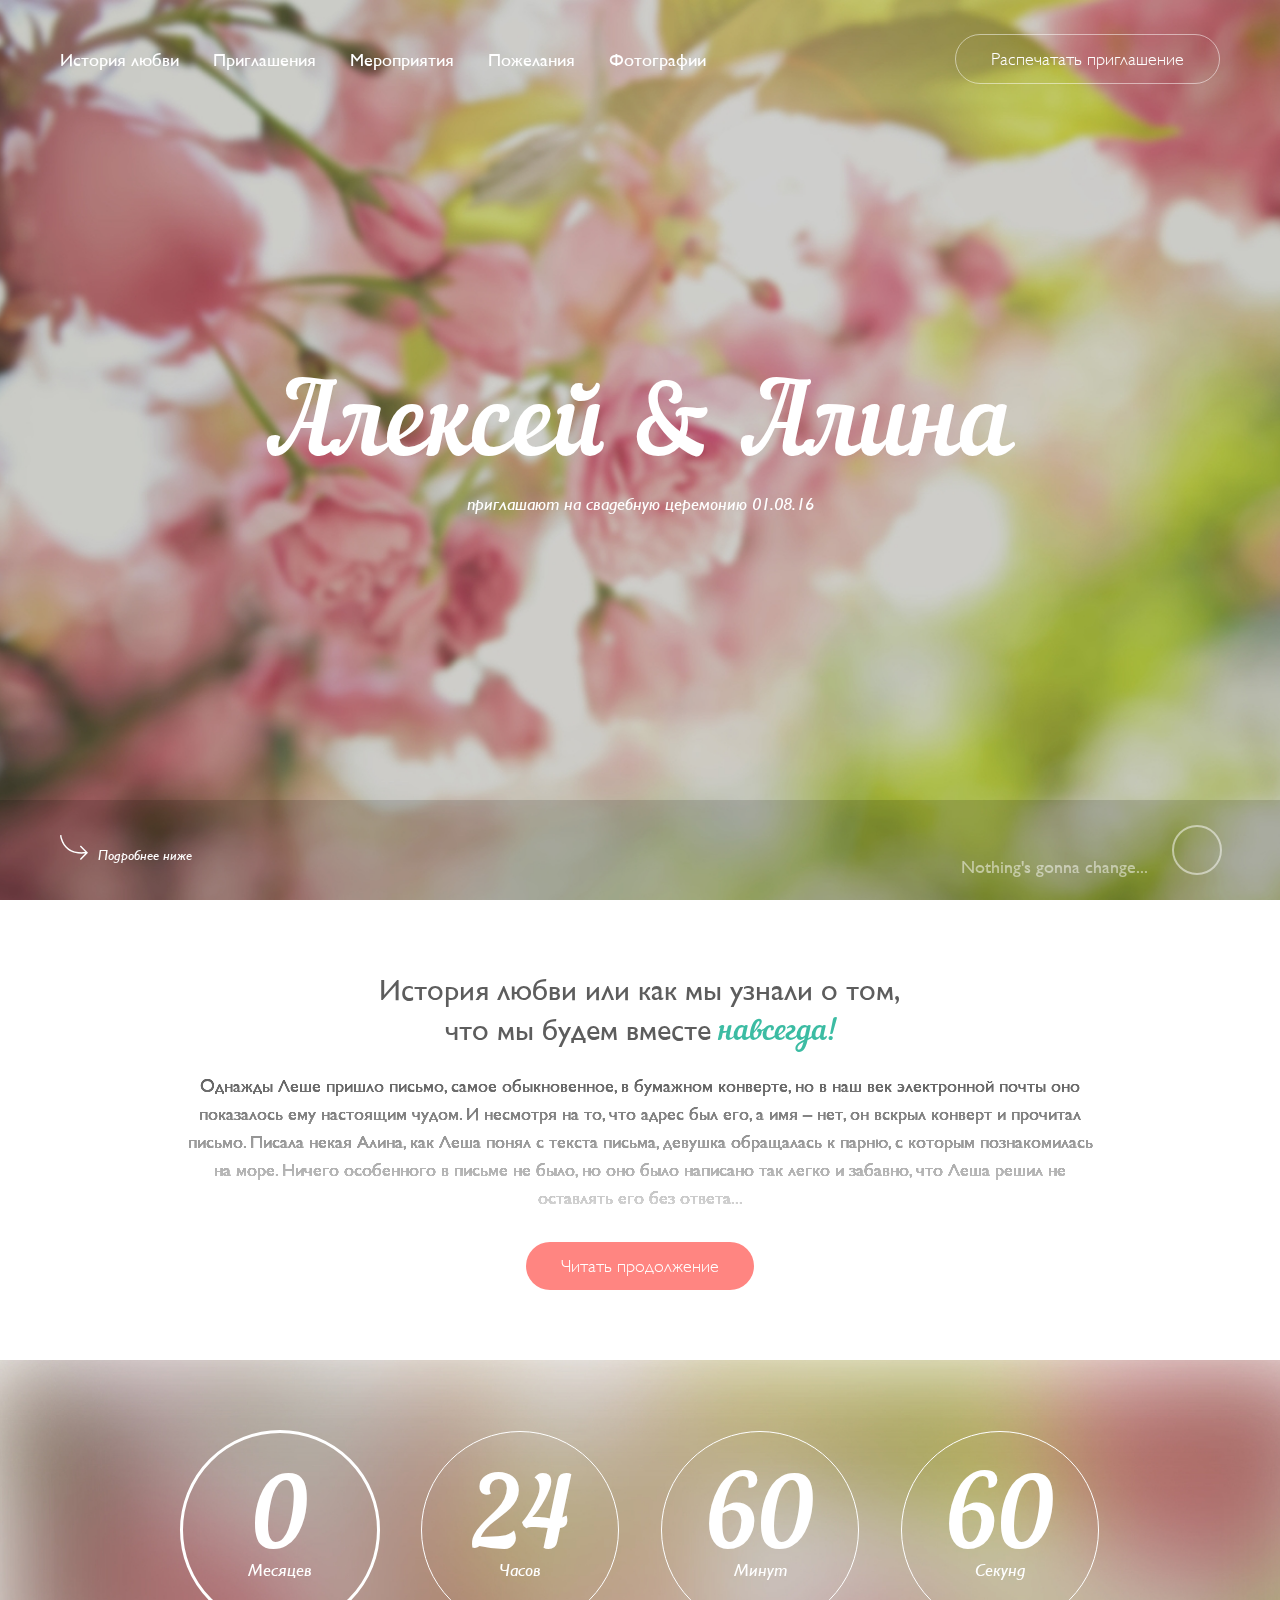
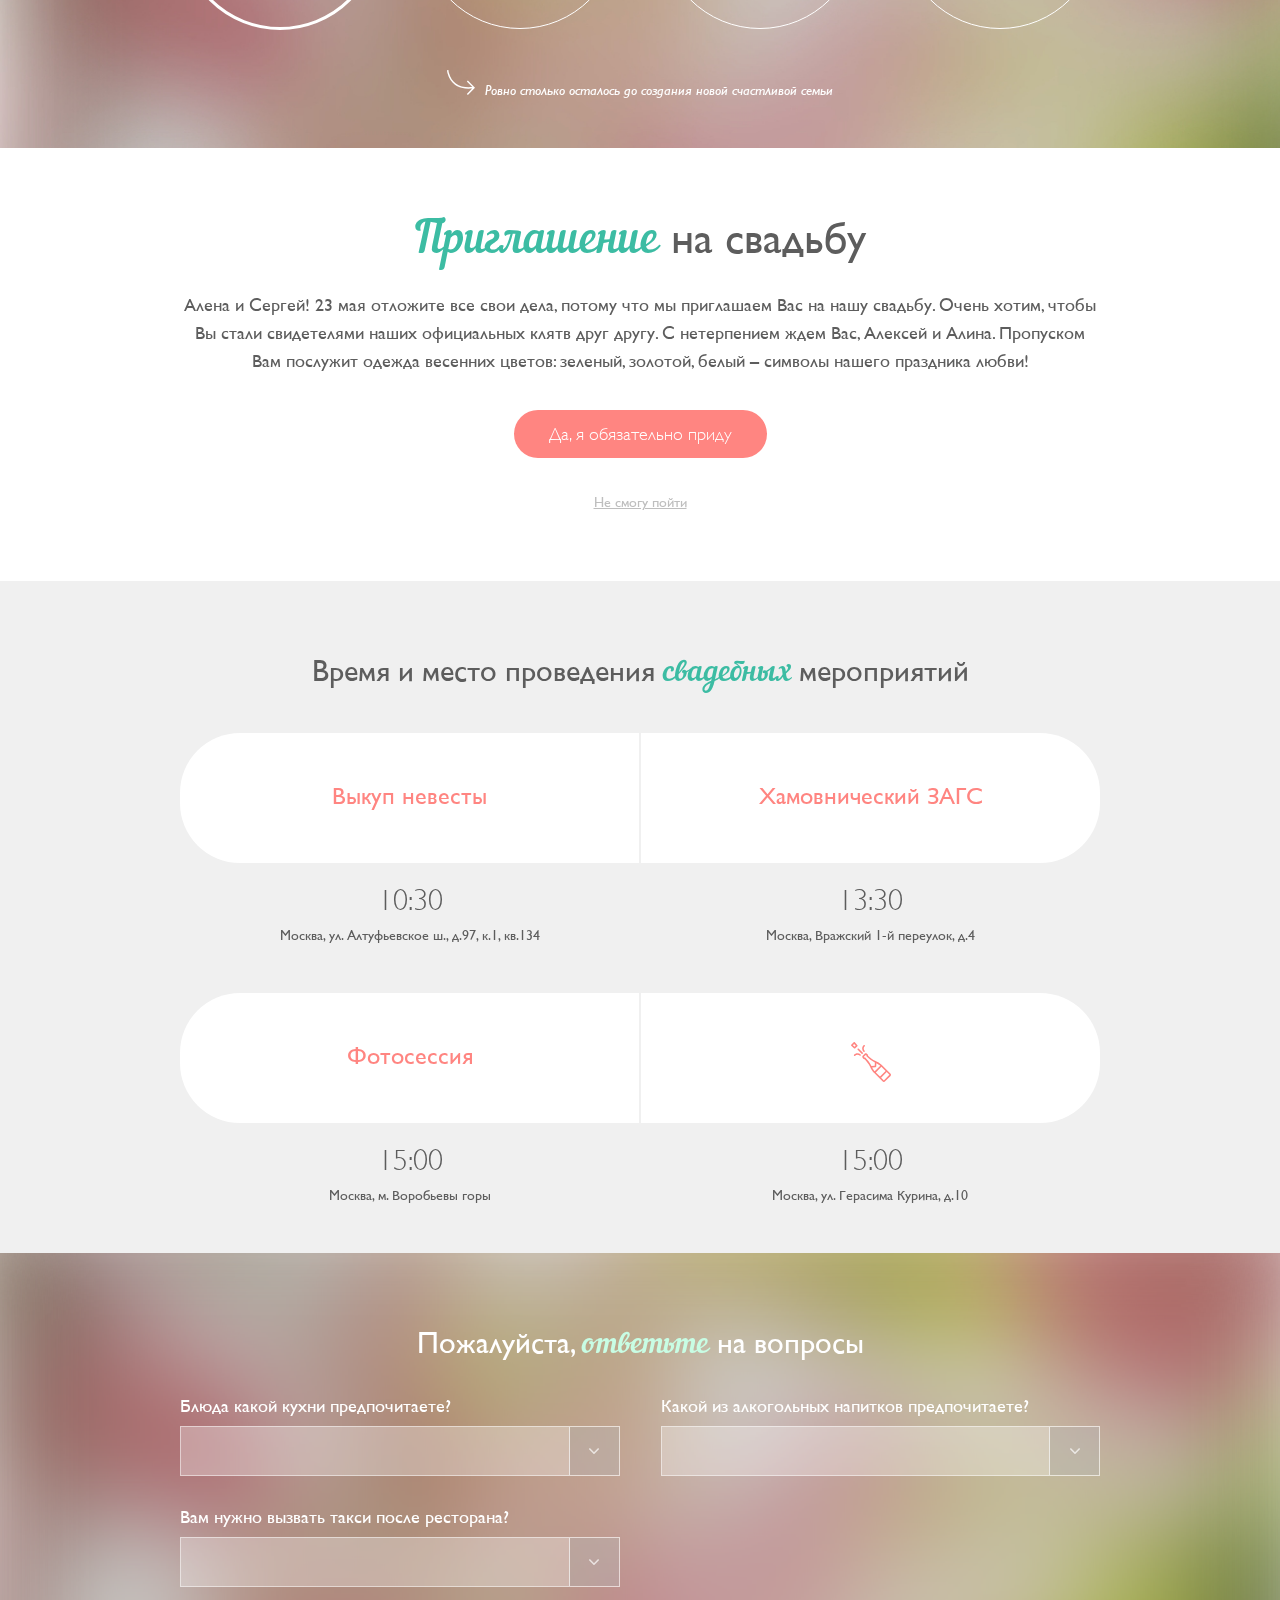
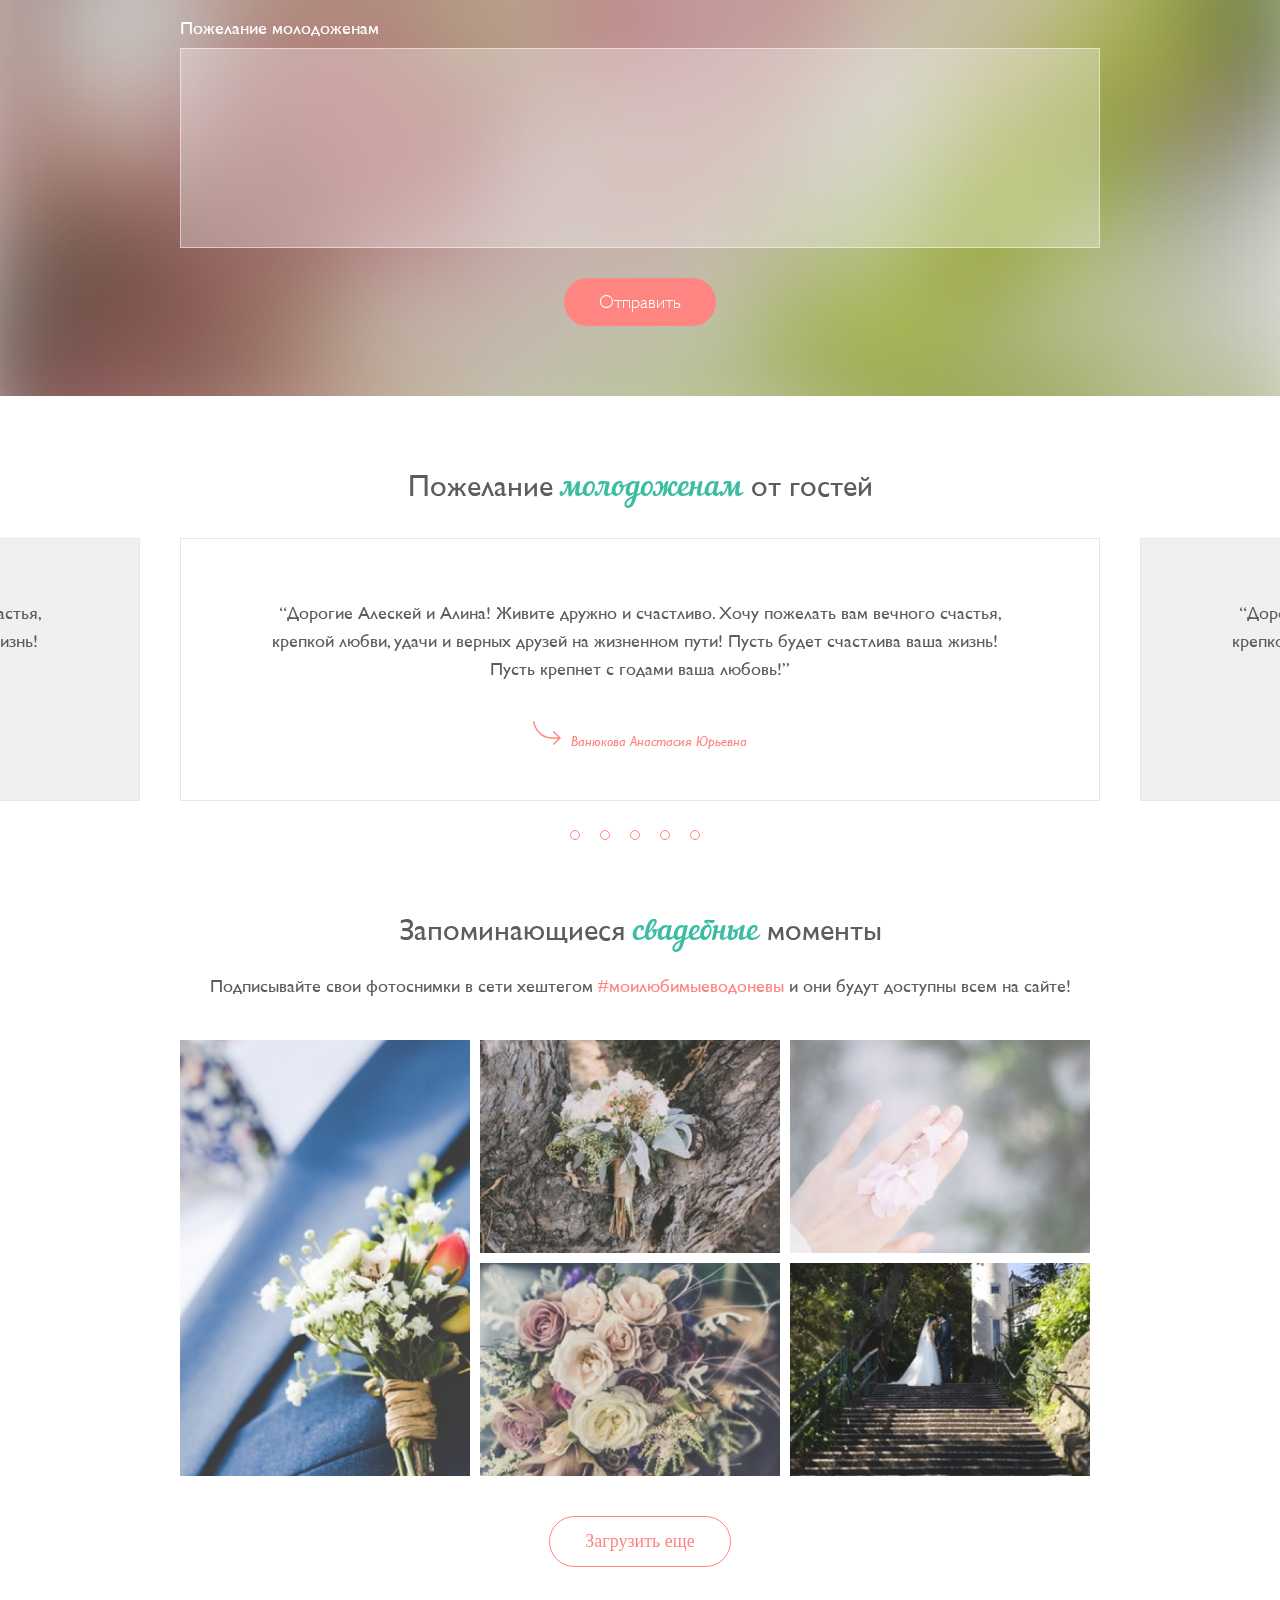
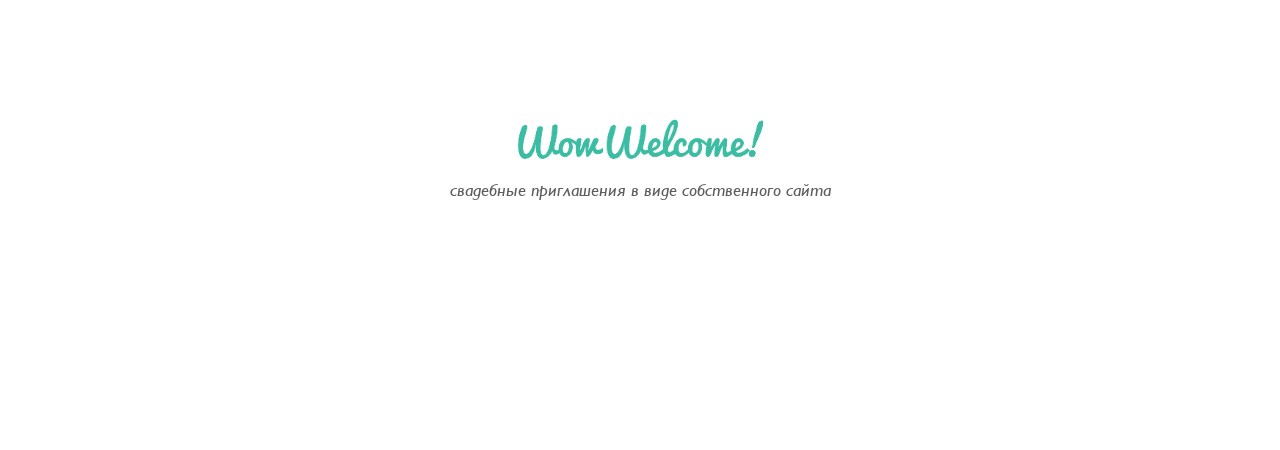
==== commit 82b725de: "исправлены ошибки" ====
--- a/index.html
+++ b/index.html
@@ -91,44 +91,45 @@
 								<div class="border"></div>
 							</div>
 						</div>
-						<div class="round clock-item clock-minutes countdown-time-value col-sm-6 col-md-3">
-							<div class="wrap">
-								<div class="inner">
-									<div id="canvas-minutes" class="clock-canvas"></div>
-
-									<div class="text">
-										<p class="val names">0</p>
-										<p class="type-minutes type-time">Минут</p>
-									</div>
-
-									<div class="border"></div>
+					</div>
+					<div class="round clock-item clock-minutes countdown-time-value col-sm-6 col-md-3">
+						<div class="wrap">
+							<div class="inner">
+								<div id="canvas-minutes" class="clock-canvas"></div>
+
+								<div class="text">
+									<p class="val names">0</p>
+									<p class="type-minutes type-time">Минут</p>
 								</div>
+
+								<div class="border"></div>
 							</div>
 						</div>
-						<div class="round clock-item clock-seconds countdown-time-value col-sm-6 col-md-3">
-							<div class="wrap">
-								<div class="inner">
-									<div id="canvas-seconds" class="clock-canvas"></div>
-
-									<div class="text">
-										<p class="val names">0</p>
-										<p class="type-seconds type-time">Секунд</p>
-									</div>
-
-									<div class="border"></div>
+					</div>
+					<div class="round clock-item clock-seconds countdown-time-value col-sm-6 col-md-3">
+						<div class="wrap">
+							<div class="inner">
+								<div id="canvas-seconds" class="clock-canvas"></div>
+
+								<div class="text">
+									<p class="val names">0</p>
+									<p class="type-seconds type-time">Секунд</p>
 								</div>
+
+								<div class="border"></div>
 							</div>
 						</div>
 					</div>
 				</div>
+			</div>
 				<div class="visible-small date">
 					01.08.16
 				</div>
 	  			<div class="time">
 	  				<p>Ровно столько осталось до создания новой счастливой семьи</p>
 	  			</div>
-			</div>
 		</div>
+		
   	</section>
   	<section>
   		<div class="">
--- a/css/style.css
+++ b/css/style.css
@@ -1299,4 +1299,8 @@
 		max-width: 290px;
 		display: inline-block;
 	}
+	.boxphoto a {
+		width: 100%;
+	}
+
 }